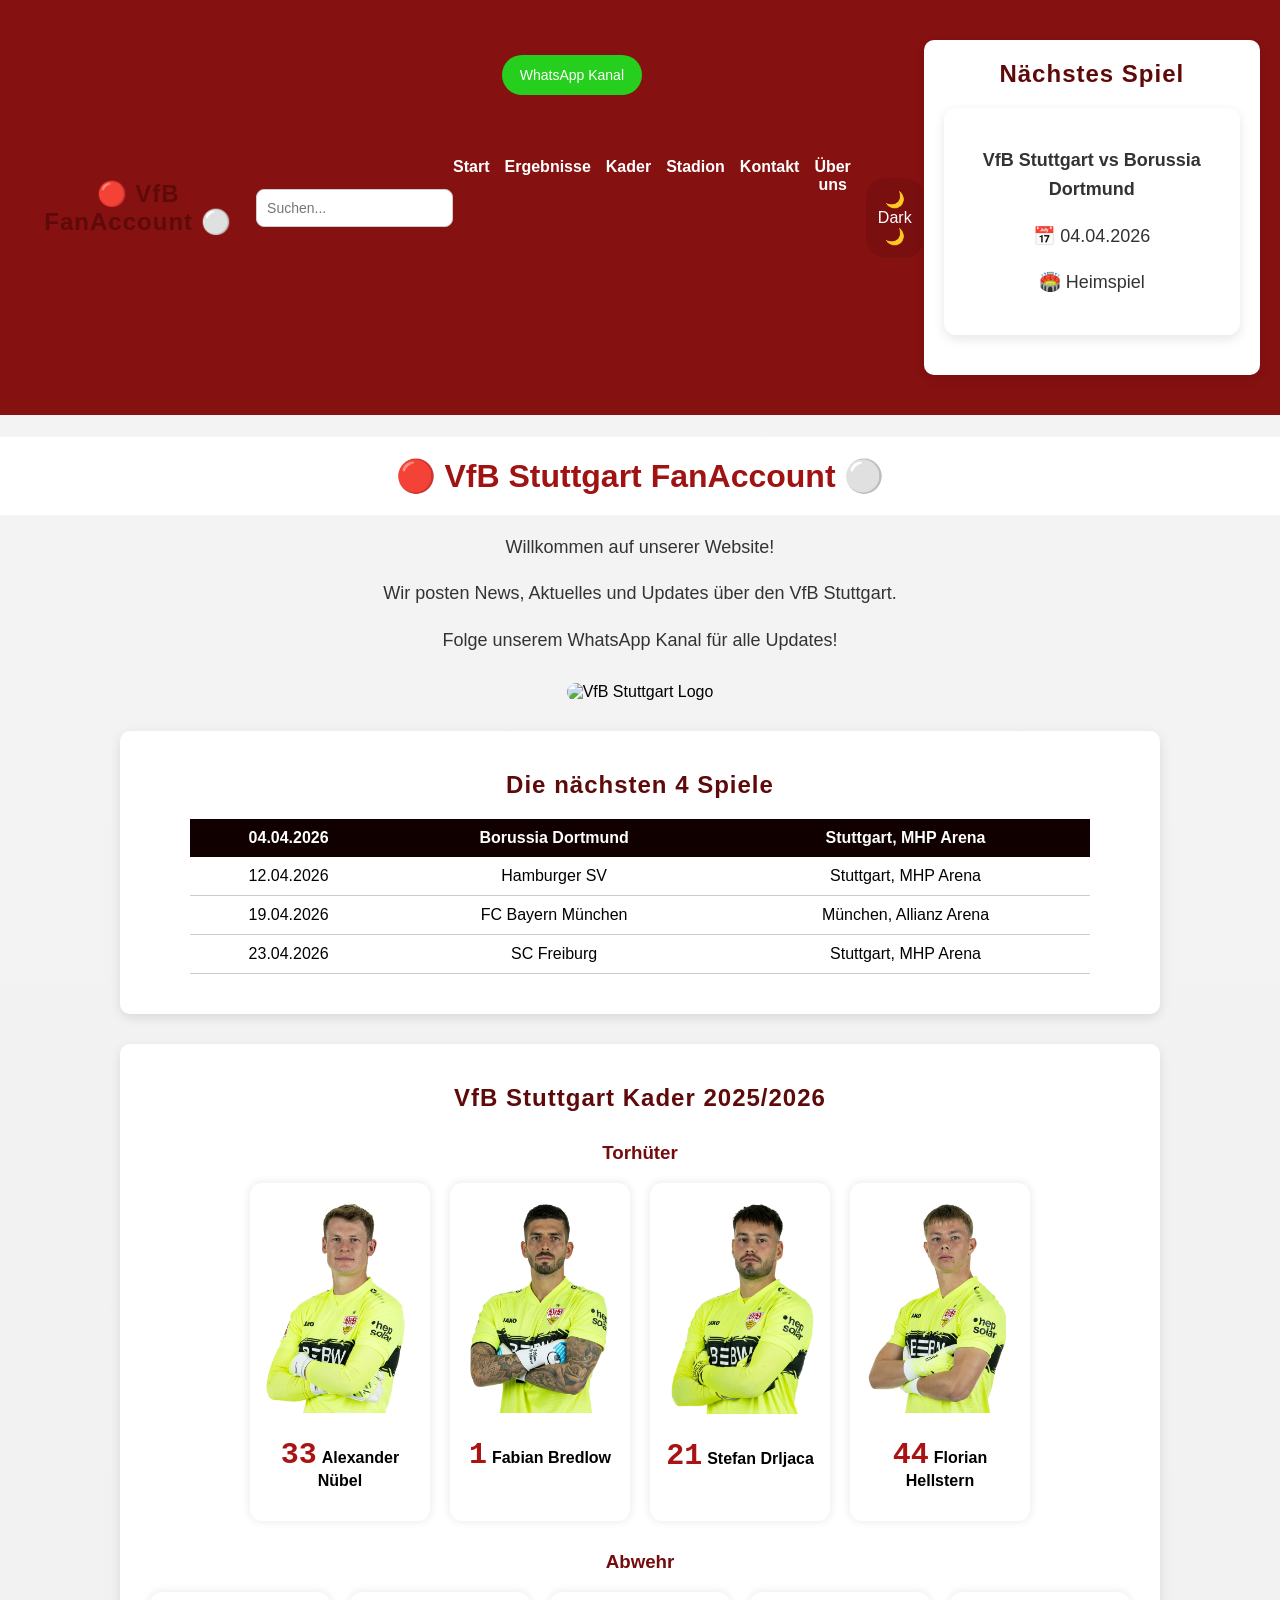
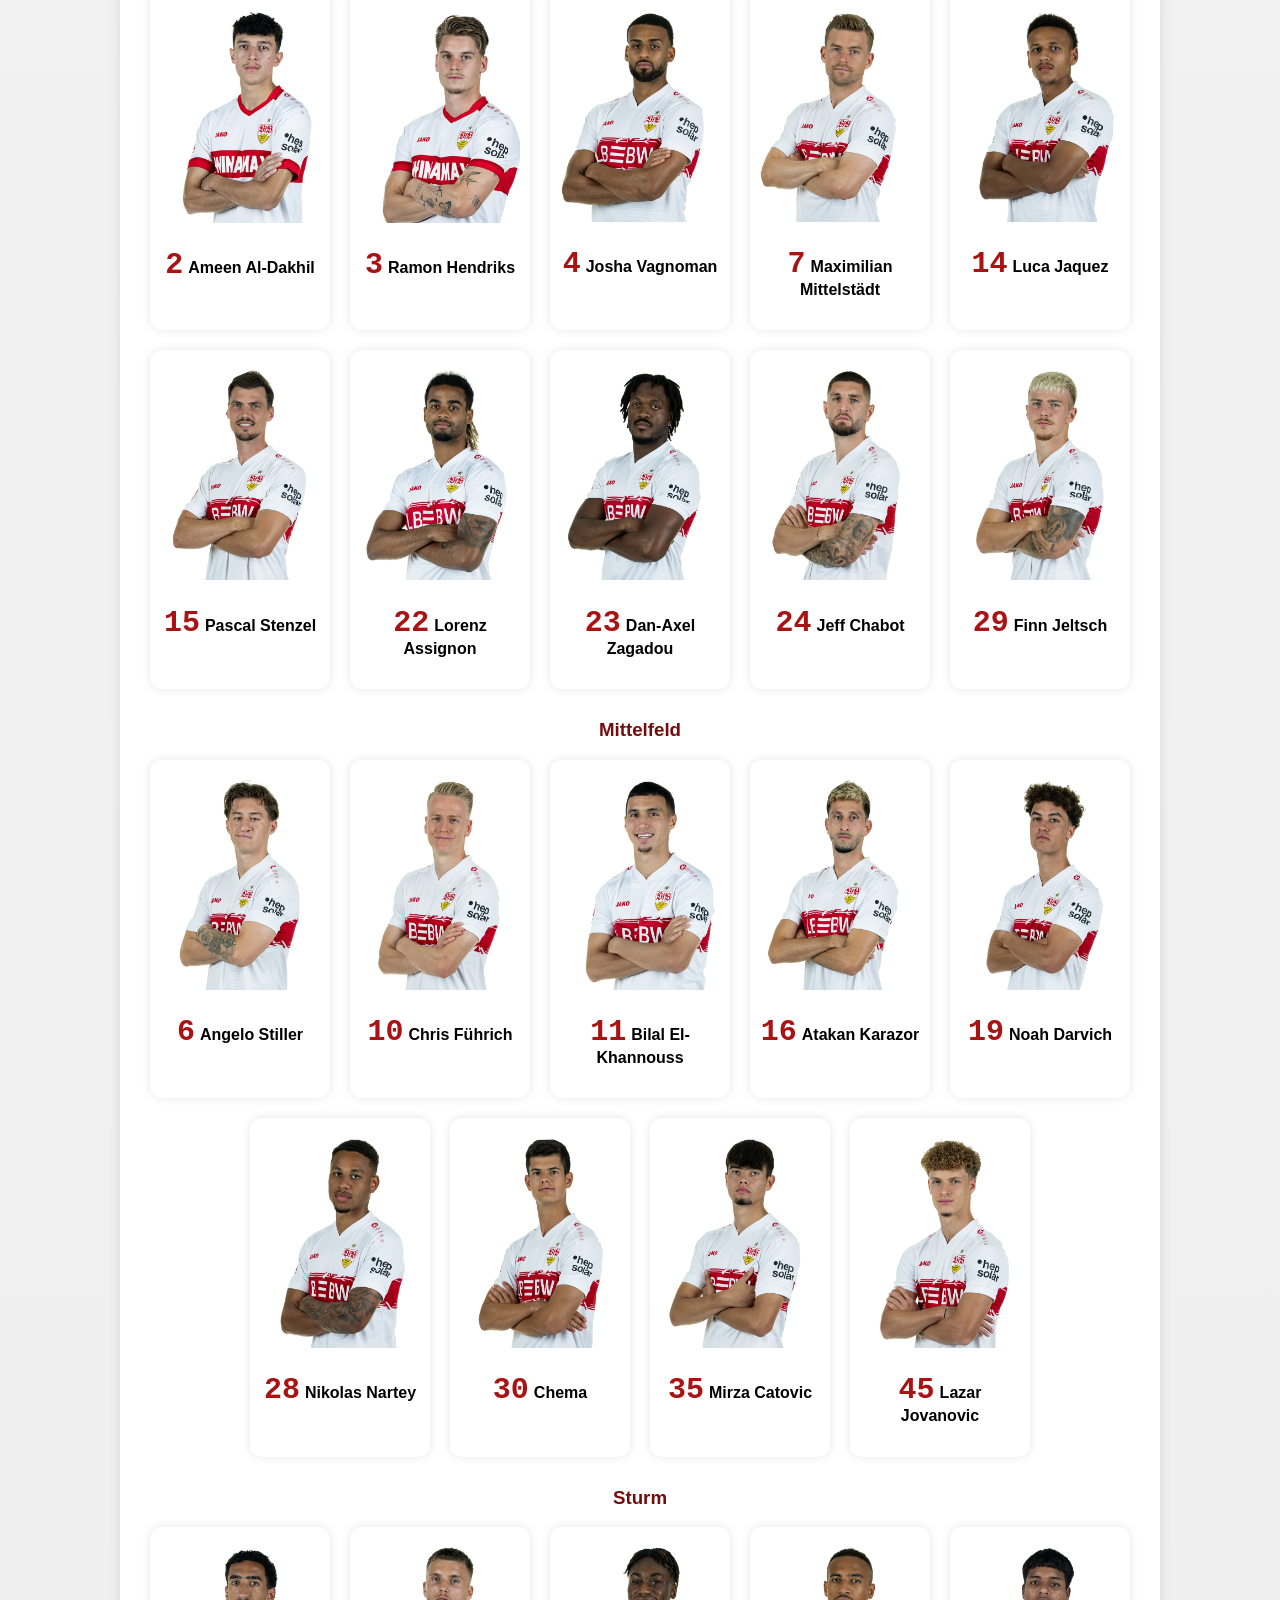
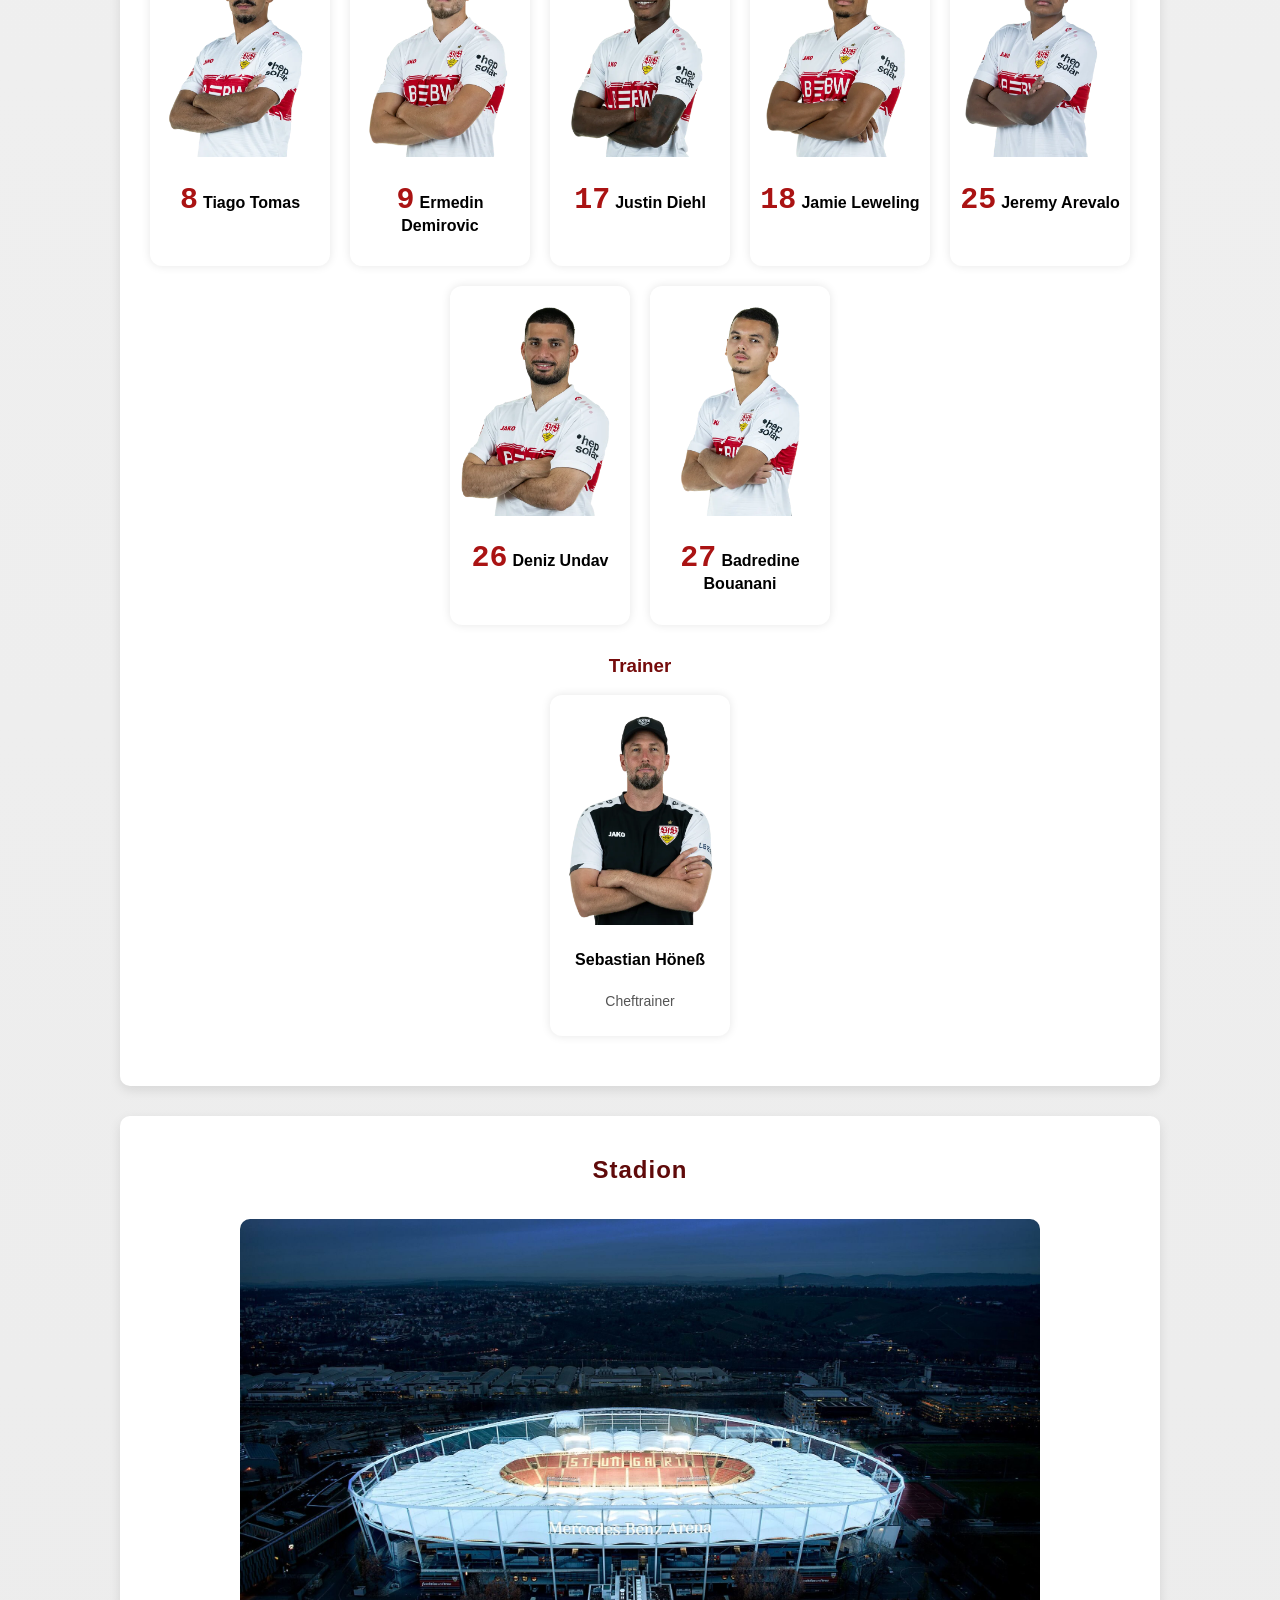
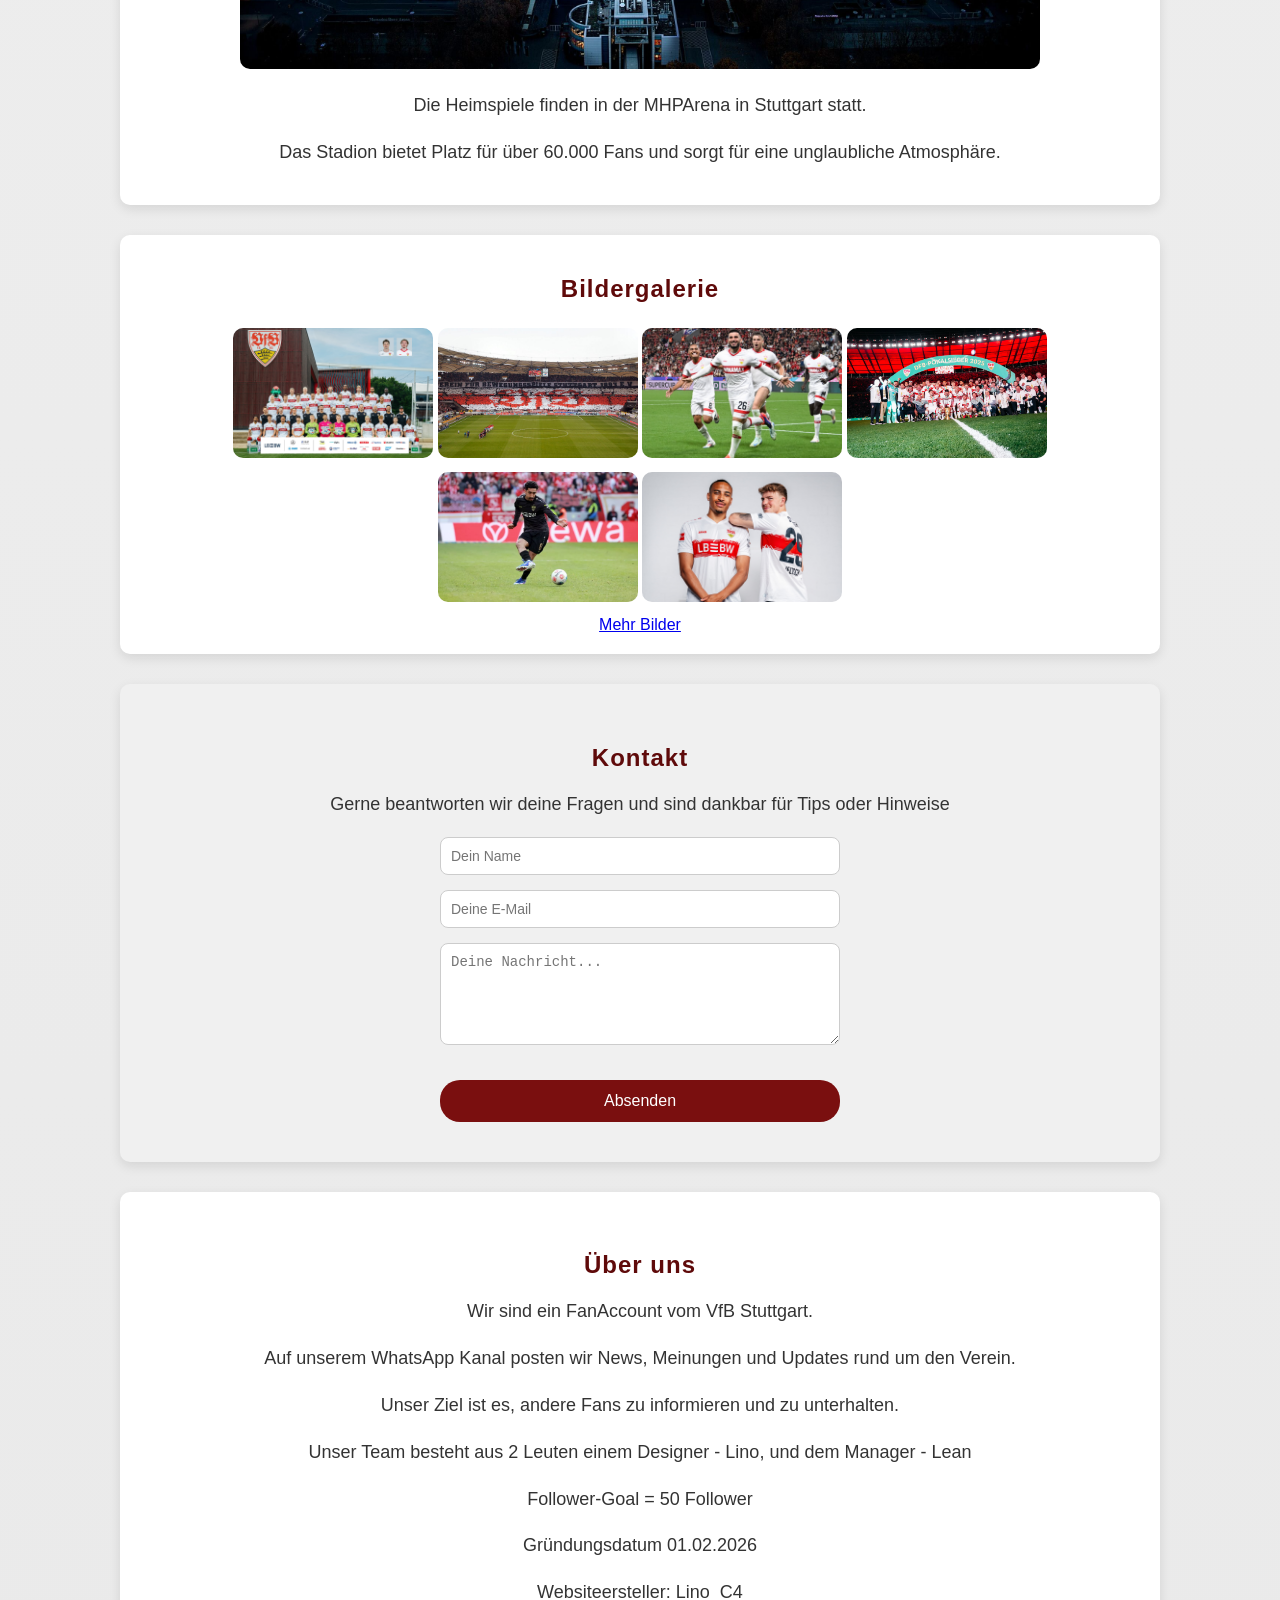
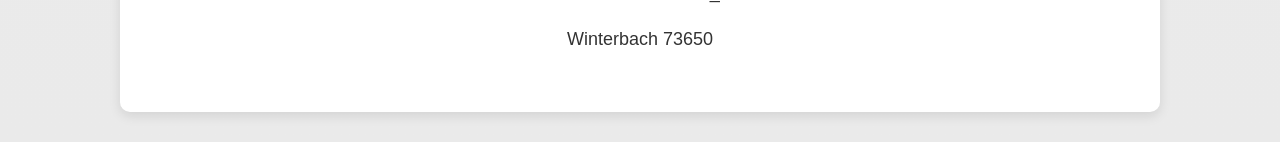
==== index.html @ 30d60516 "Add files via upload" ====
<!DOCTYPE html>
<html lang="de">
<head>
    <meta charset="UTF-8">
    <title>VfB Stuttgart FanAccount</title>
    <link rel="stylesheet" href="style.css">
    <link rel="icon" type="image/png" href="Screenshot (2).png">
    <meta name="viewport" content="width=device-width, initial-scale=1.0">
</head>
<body>

<div id="loader">
    <h2>Warten auf frische News...</h2>
</div>

    <nav class="navbar">
    <h2>🔴 VfB FanAccount ⚪</h2>

    <input type="text" id="searchInput" placeholder="Suchen..." onkeyup="searchFunction()">

    <ul>
        <li><a href="#">Start</a></li>
        <li><a href="spielplan.html">Ergebnisse</a></li>
        <li><a href="#team">Kader</a></li>
        <li><a href="#stadion">Stadion</a></li>
        <li><a href="#kontakt">Kontakt</a></li>
        <li><a href="#ueber">Über uns</a></li>
        <li><button onclick="toggleDarkMode()">🌙Dark🌙</button></li>
        
    </ul>
</li>

<section id="next-game">
    <h2>Nächstes Spiel</h2>

    <div class="next-game-card">
        <p><strong>VfB Stuttgart vs Borussia Dortmund</strong></p>
        <p>📅 04.04.2026</p>
        <p>🏟️ Heimspiel</p>
    </div>
</section>

</nav>

    <h1>🔴 VfB Stuttgart FanAccount ⚪</h1>

    <p>Willkommen auf unserer Website!</p>

    <p>Wir posten News, Aktuelles und Updates über den VfB Stuttgart.</p>

    <script>
function toggleDarkMode() {
    document.body.classList.toggle("dark-mode");
}
</script>

<script>
function searchFunction() {
    let input = document.getElementById("searchInput").value.toLowerCase();
    let sections = document.querySelectorAll("section");

    sections.forEach(section => {
        let text = section.textContent.toLowerCase();

        if (text.includes(input)) {
            section.style.display = "";
        } else {
            section.style.display = "none";
        }
    });
}
</script>

<script>
function toggleDarkMode() {
    document.body.classList.toggle("dark-mode");

    if (document.body.classList.contains("dark-mode")) {
        localStorage.setItem("darkMode", "enabled");
    } else {
        localStorage.setItem("darkMode", "disabled");
    }
}

// Beim Laden prüfen
window.addEventListener("load", () => {
    if (localStorage.getItem("darkMode") === "enabled") {
        document.body.classList.add("dark-mode");
    }
});
</script>

<script>
window.addEventListener("load", function() {
    document.getElementById("loader").style.display = "none";
});
</script>

</body>
</html>
<p>Folge unserem WhatsApp Kanal für alle Updates!</p>

<img src="vfb logo.png" alt="VfB Stuttgart Logo" width="200">

<a href="https://whatsapp.com/channel/0029Vb7r5LqEFeXmqYP1XZ2U" target="_blank" class="whatsapp-button">
    WhatsApp Kanal
</a>

<section id="Spielplan">
    <h2>Die nächsten 4 Spiele</h2>

    <table>
        <tr>
            <th>04.04.2026</th>
            <th>Borussia Dortmund</th>
            <th>Stuttgart, MHP Arena</th>
        </tr>

        <tr>
            <td>12.04.2026</td>
            <td>Hamburger SV</td>
            <td>Stuttgart, MHP Arena</td>
        </tr>

        <tr>
            <td>19.04.2026</td>
            <td>FC Bayern München </td>
            <td>München, Allianz Arena</td>
        </tr>

        <tr>
            <td>23.04.2026</td>
            <td>SC Freiburg</td>
            <td>Stuttgart, MHP Arena</td>
        </tr>
    </table>
</section>

<section id="team">
    <h2>VfB Stuttgart Kader 2025/2026</h2>

    <h3>Torhüter</h3>
    <div class="team-row">
        <div class="player-card"><img src="alex.nübel.webp"><h4><span class="number">33</span>Alexander Nübel</h4></div>
        <div class="player-card"><img src="fabian.bredlow.webp"><h4><span class="number">1</span>Fabian Bredlow</h4></div>
        <div class="player-card"><img src="dfl-obj-002fu9-dfl-clu-00000d-dfl-sea-0001k9-body.webp"><h4><span class="number">21</span>Stefan Drljaca</h4></div>
        <div class="player-card"><img src="florian.hellstern.webp"><h4><span class="number">44</span>Florian Hellstern</h4></div>
    </div>

    <h3>Abwehr</h3>
    <div class="team-row">
        <div class="player-card"><img src="dfl-obj-j01tqx-dfl-clu-00000d-dfl-sea-0001k8-body.webp"><h4><span class="number">2</span>Ameen Al-Dakhil</h4></div>
        <div class="player-card"><img src="ramon.hendriks.webp"><h4><span class="number">3</span>Ramon Hendriks</h4></div>
        <div class="player-card"><img src="josha.vagnoman.webp"><h4><span class="number">4</span>Josha Vagnoman</h4></div>
        <div class="player-card"><img src="maxi.mittelstädt.webp"><h4><span class="number">7</span>Maximilian Mittelstädt</h4></div>
        <div class="player-card"><img src="luca.jaquez.webp"><h4><span class="number">14</span>Luca Jaquez</h4></div>
        <div class="player-card"><img src="pascal.stenzel.webp"><h4><span class="number">15</span>Pascal Stenzel</h4></div>
        <div class="player-card"><img src="lorenz.assignon.webp"><h4><span class="number">22</span>Lorenz Assignon</h4></div>
        <div class="player-card"><img src="dan-axel.zagadou.webp"><h4><span class="number">23</span>Dan-Axel Zagadou</h4></div>
        <div class="player-card"><img src="jeff.chabot.webp"><h4><span class="number">24</span>Jeff Chabot</h4></div>
        <div class="player-card"><img src="finn.jeltsch.webp"><h4><span class="number">29</span>Finn Jeltsch</h4></div>
    </div>

    <h3>Mittelfeld</h3>
    <div class="team-row">
        <div class="player-card"><img src="angelo.stiller.webp"><h4><span class="number">6</span>Angelo Stiller</h4></div>
        <div class="player-card"><img src="chris.führich.webp"><h4><span class="number">10</span>Chris Führich</h4></div>
        <div class="player-card"><img src="bilal.el-khannouss.webp"><h4><span class="number">11</span>Bilal El-Khannouss</h4></div>
        <div class="player-card"><img src="atakan.karazor.webp"><h4><span class="number">16</span>Atakan Karazor</h4></div>
        <div class="player-card"><img src="noah.darvich.webp"><h4><span class="number">19</span>Noah Darvich</h4></div>
        <div class="player-card"><img src="nikolas.nartey.webp"><h4><span class="number">28</span>Nikolas Nartey</h4></div>
        <div class="player-card"><img src="chema.andrés.webp"><h4><span class="number">30</span>Chema</h4></div>
        <div class="player-card"><img src="mirza.catovic.webp"><h4><span class="number">35</span>Mirza Catovic</h4></div>
        <div class="player-card"><img src="lazar.jovanovic.webp"><h4><span class="number">45</span>Lazar Jovanovic</h4></div>
    </div>

    <h3>Sturm</h3>
    <div class="team-row">
        <div class="player-card"><img src="tiago.tomas.webp"><h4><span class="number">8</span>Tiago Tomas</h4></div>
        <div class="player-card"><img src="ermedin.demirovic.webp"><h4><span class="number">9</span>Ermedin Demirovic</h4></div>
        <div class="player-card"><img src="justin.diehl.webp"><h4><span class="number">17</span>Justin Diehl</h4></div>
        <div class="player-card"><img src="jamie.leweling.webp"><h4><span class="number">18</span>Jamie Leweling</h4></div>
        <div class="player-card"><img src="jeremy.arevalo.webp"><h4><span class="number">25</span>Jeremy Arevalo</h4></div>
        <div class="player-card"><img src="deniz.undav.webp"><h4><span class="number">26</span>Deniz Undav</h4></div>
        <div class="player-card"><img src="badredine.bouanani.webp"><h4><span class="number">27</span>Badredine Bouanani</h4></div>
    </div>

    <h3>Trainer</h3>

<div class="team-row">
    <div class="player-card">
        <img src="sebastian.honeß.webp">
        <h4>Sebastian Höneß</h4>
        <p>Cheftrainer</p>
    </div>
</div>

</section>

<section id="stadion">
    <h2>Stadion</h2>
    <a href="stadion.html">
    <img src="mhp.arena.jpg" alt="Stadion" class="stadion-img">
    <a>
    <p>Die Heimspiele finden in der MHPArena in Stuttgart statt.</p>
    <p>Das Stadion bietet Platz für über 60.000 Fans und sorgt für eine unglaubliche Atmosphäre.</p>
</section>

<section id="galerie">
    <h2>Bildergalerie</h2>

    <div class="gallery">
        <img src="bild.01.jpg">
        <img src="bil.02.jpg">
        <img src="bild.04.jpg">
        <img src="bild.05.jpg">
        <img src="bild.06.webp">
        <img src="bild.07.jpg">
        <a href="galerie.html" class="mehr-btn">Mehr Bilder</a>
    </div>
</section>

<section id="kontakt">
    <h2>Kontakt</h2>

    <p>Gerne beantworten wir deine Fragen und sind dankbar für Tips oder Hinweise</p>

    <form>
        <input type="text" placeholder="Dein Name" required>
        <input type="email" placeholder="Deine E-Mail" required>
        
        <textarea placeholder="Deine Nachricht..." rows="5" required></textarea>
        
        <button type="submit">Absenden</button>
    </form>
</section>

<section id="ueber">
    <h2>Über uns</h2>

    <p>Wir sind ein FanAccount vom VfB Stuttgart.</p>
    <p>Auf unserem WhatsApp Kanal posten wir News, Meinungen und Updates rund um den Verein.</p>
    <p>Unser Ziel ist es, andere Fans zu informieren und zu unterhalten.</p>
    <p>Unser Team besteht aus 2 Leuten einem Designer - Lino, und dem Manager - Lean</p>
    <p>Follower-Goal = 50 Follower</p>
    <p></p>
    <p>Gründungsdatum 01.02.2026</p>
    <p>Websiteersteller: Lino_C4</p>
    <p>Winterbach 73650</p>
</section>
---- style.css ----
body {
    transition: background-color 0.5s, color 0.5s;
}

body {
    margin: 0;
    font-family: "Segoe UI", sans-serif;
    background-color: #f4f4f4;
    h1, h2, h3 {
    font-family: "Impact", sans-serif;
}
}

html {
    scroll-behavior: smooth;
}

body {
    background-color: #ffffff;
    font-family: Arial, sans-serif;
    text-align: center;
}

h1 {
    color: rgb(160, 19, 19);
    background-color: white;
    padding: 20px;
}

p {
    color: #333;
    font-size: 18px;
}

button {
    background-color: red;
    color: white;
    border: none;
    padding: 10px 20px;
    font-size: 16px;
    cursor: pointer;
    margin-top: 20px;
}

button:hover {
    background-color: darkred;
}
.whatsapp-button {
    position: fixed;
    top: 55px;
    right: 638px;

    background-color: rgb(38, 207, 29);
    color: white;
    padding: 12px 18px;
    text-decoration: none;
    border-radius: 25px;

    font-size: 14px;
}

.whatsapp-button:hover {
    background-color: darkred;
}

.navbar {
    display: flex;
    justify-content: space-between;
    align-items: center;

    background-color: rgb(134, 17, 17);
    padding: 10px 20px;
    color: white;
}

.navbar h2 {
    margin: 0;
}

.navbar ul {
    list-style: none;
    display: flex;
    gap: 15px;
    margin: 0;
    padding: 0;
}

.navbar a {
    color: white;
    text-decoration: none;
    font-weight: bold;
}

.navbar a:hover {
    text-decoration: underline;
}

.team-row {
    display: flex;
    justify-content: center;
    gap: 20px;
    flex-wrap: wrap;
    margin-bottom: 30px;
}

.player-card {
    background-color: white;
    padding: 10px;
    width: 160px;
    border-radius: 10px;
    box-shadow: 0 0 10px rgba(0,0,0,0.1);
    text-align: center;
}

.player-card img {
    width: 100%;
    border-radius: 10px;
}

#team h3 {
    margin-top: 30px;
    color: rgb(162, 20, 20);
}

.number {
    color: rgb(170, 19, 19);
    font-weight: bold;
    font-family: "Courier New", monospace;
    margin-right: 5px;
    font-size: 30px;
}

#team h3 {
    margin-top: 30px;
    color: rgb(117, 11, 11);
}

.player-card p {
    font-size: 14px;
    color: #555;
}

#kontakt {
    padding: 40px 20px;
    background-color: #f0f0f0;
    text-align: center;
}

form {
    max-width: 400px;
    margin: 0 auto;
    display: flex;
    flex-direction: column;
    gap: 15px;
}

input, textarea {
    padding: 10px;
    border-radius: 8px;
    border: 1px solid #ccc;
    font-size: 14px;
}

button {
    background-color: rgb(122, 15, 15);
    color: white;
    border: none;
    padding: 12px;
    border-radius: 20px;
    cursor: pointer;
}

button:hover {
    background-color: darkred;
}

#ueber {
    padding: 40px 20px;
    background-color: #ffffff;
    text-align: center;
}

section {
    max-width: 1000px;
    margin: 30px auto;
    padding: 20px;
    background-color: white;
    border-radius: 10px;
    box-shadow: 0 4px 12px rgba(0,0,0,0.1);
}

table {
    width: 100%;
    border-collapse: collapse;
    margin-top: 20px;
}

th {
    background-color: rgb(139, 16, 16);
    color: white;
    padding: 10px;
}

td {
    padding: 10px;
    border-bottom: 1px solid #ccc;
}

tr:hover {
    background-color: #f2f2f2;
}

.stadion-img {
    width: 100%;
    max-width: 800px;
    border-radius: 10px;
    margin-top: 20px;
}

.stadion-img {
    transition: transform 0.3s;
}

.stadion-img:hover {
    transform: scale(1.05);
}

.back-button {
    display: inline-block;
    margin-top: 20px;
    padding: 10px 15px;
    background-color: rgb(141, 16, 16);
    color: white;
    text-decoration: none;
    border-radius: 8px;
    transition: 0.3s;
}

.back-button:hover {
    background-color: darkred;
    transform: scale(1.05);
}

section {
    opacity: 0;
    transform: translateY(20px);
    animation: fadeIn 0.8s ease forwards;
}

@keyframes fadeIn {
    to {
        opacity: 1;
        transform: translateY(0);
    }
}

.navbar a {
    transition: 0.3s;
}

.navbar a:hover {
    transform: scale(1.1);
}

img {
    transition: transform 0.3s;
}

img:hover {
    transform: scale(1.05);
}

button, .back-button {
    transition: 0.3s;
}

button:hover, .back-button:hover {
    transform: scale(1.05);
}

table {
    width: 90%;
    margin: 20px auto;
    border-collapse: collapse;
}

th {
    background-color: rgb(17, 0, 0);
    color: white;
    padding: 10px;
}

td {
    padding: 10px;
    border-bottom: 1px solid #ccc;
    text-align: center;
}

tr:hover {
    background-color: #f2f2f2;
}

.dropdown {
    position: relative;
}

@media (max-width: 768px) {

    .news-container,
    .team-container {
        flex-direction: column;
        align-items: center;
    }

    .player-card,
    .news-card {
        width: 90%;
    }

}

@media (max-width: 768px) {

    .navbar {
        flex-direction: column;
        align-items: center;
    }

    .navbar ul {
        flex-direction: column;
        gap: 10px;
        margin-top: 10px;
    }

}

p {
    line-height: 1.6;
}

h1, h2 {
    margin-bottom: 15px;
}

img {
    border-radius: 10px;
    margin-top: 10px;
}

.player-card, .news-card {
    border-radius: 12px;
    overflow: hidden;
}

.player-card:hover, .news-card:hover {
    transform: translateY(-5px) scale(1.02);
}

body {
    background: linear-gradient(to bottom, #f4f4f4, #eaeaea);
}

h2 {
    color: rgb(95, 10, 10);
    letter-spacing: 1px;
}

#next-game {
    text-align: center;
}

.next-game-card {
    background-color: white;
    padding: 20px;
    border-radius: 12px;
    max-width: 400px;
    margin: 20px auto;
    box-shadow: 0 4px 12px rgba(0,0,0,0.1);
    transition: 0.3s;
}

.next-game-card:hover {
    transform: scale(1.05);
}

body.dark-mode {
    background-color: #121212;
    color: white;
}

body.dark-mode section {
    background-color: #1e1e1e;
    color: white
}

body.dark-mode .navbar {
    background-color: #222;
}

body.dark-mode .next-game-card {
    background-color: #1e1e1e;
}

body.dark-mode .navbar {
    background-color: #000;
}

body.dark-mode a {
    color: #4da3ff;
}

body.dark-mode .player-card,
body.dark-mode .news-card,
body.dark-mode .next-game-card {
    background-color: #1e1e1e;
    color: white;
}

section, .navbar, .next-game-card, .player-card, .news-card {
    transition: background-color 0.5s, color 0.5s;
}

.gallery {
    display: flex;
    flex-wrap: wrap;
    gap: 10px;
    justify-content: center;
}

.gallery img {
    width: 200px;
    height: 130px;
    object-fit: cover;
    border-radius: 10px;
    transition: transform 0.3s, box-shadow 0.3s, filter 0.3s;
}

.gallery img:hover {
    transform: scale(1.1);
    box-shadow: 0 8px 20px rgba(0,0,0,0.3);
    filter: brightness(1.1);
}

body {
    opacity: 0;
    animation: fadeIn 0.6s ease forwards;
}

@keyframes fadeIn {
    from {
        opacity: 0;
        transform: translateY(10px);
    }
    to {
        opacity: 1;
        transform: translateY(0);
    }
}

#loader {
    position: fixed;
    top: 0;
    left: 0;
    width: 100%;
    height: 100%;
    background: white;
    display: flex;
    justify-content: center;
    align-items: center;
    z-index: 99999;
    font-size: 30px;
}

/* optional für Dark Mode */
body.dark-mode #loader {
    background: #121212;
    color: white;
}
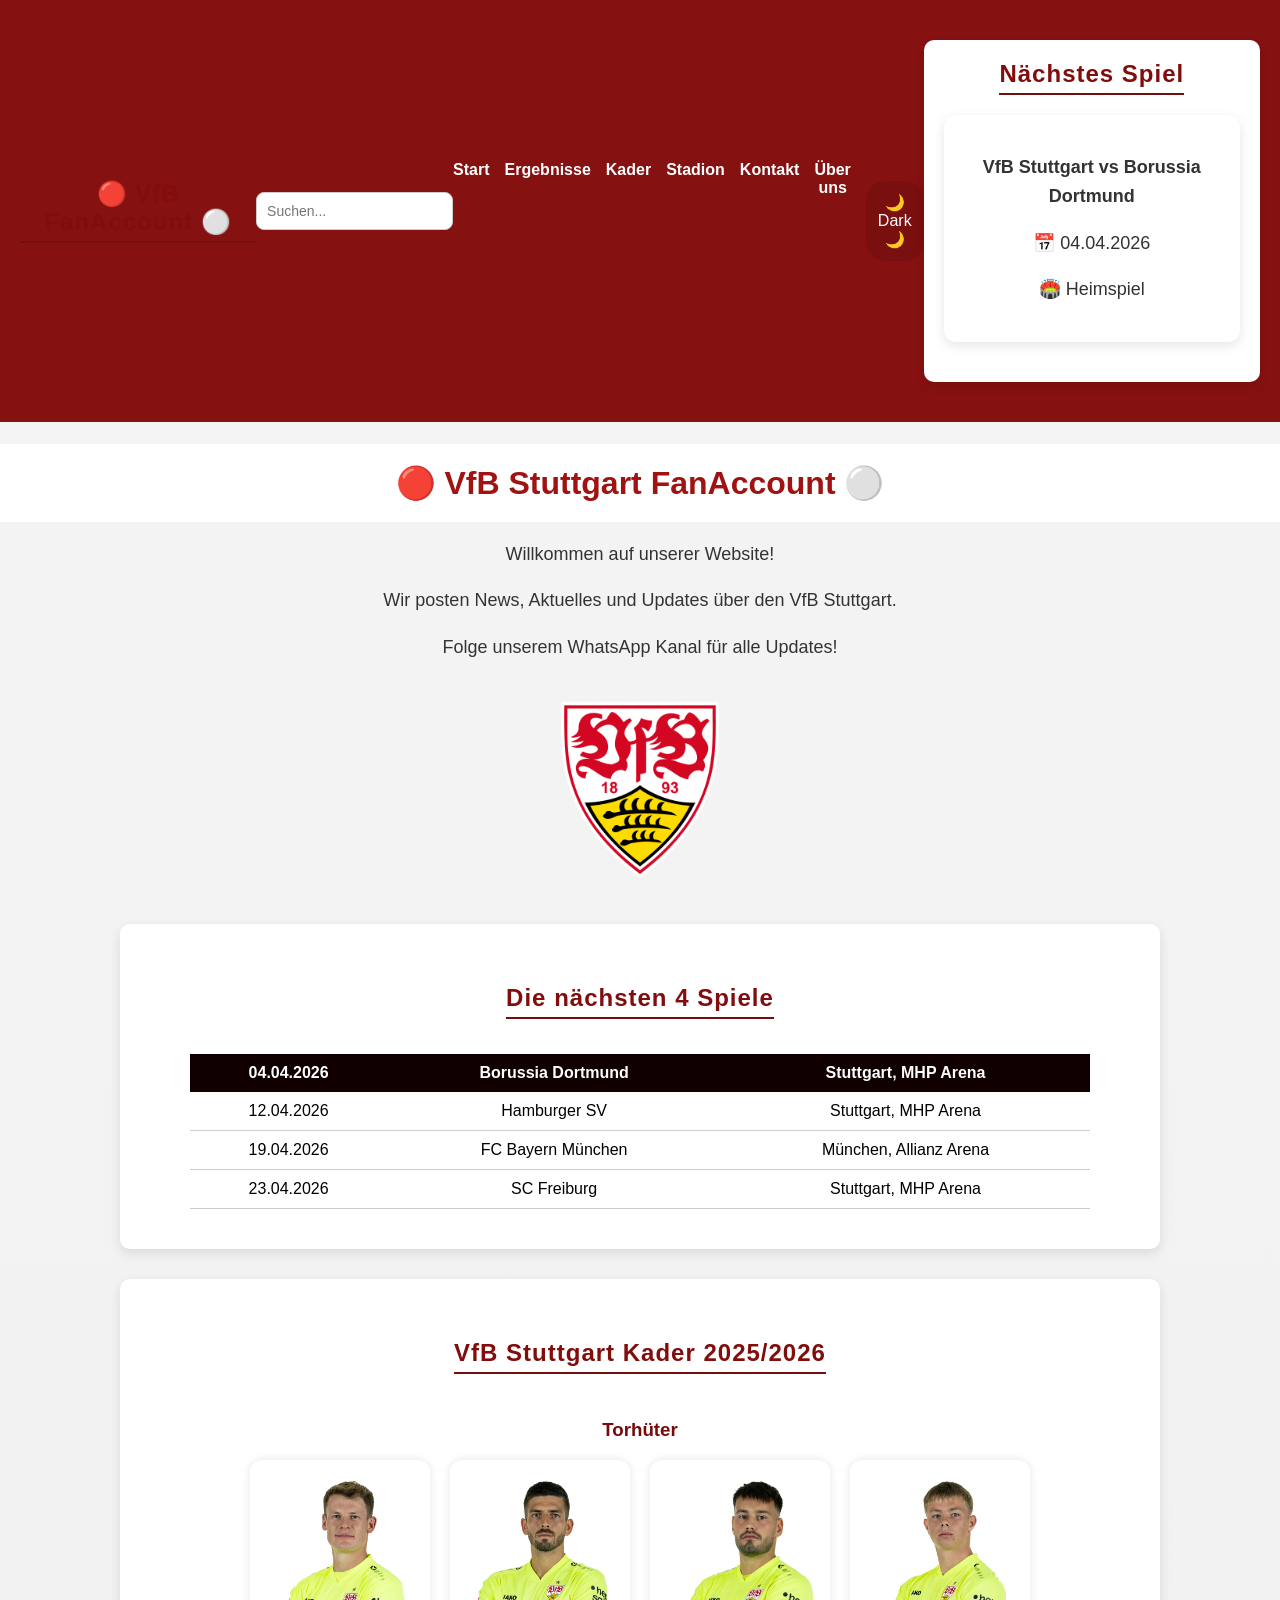
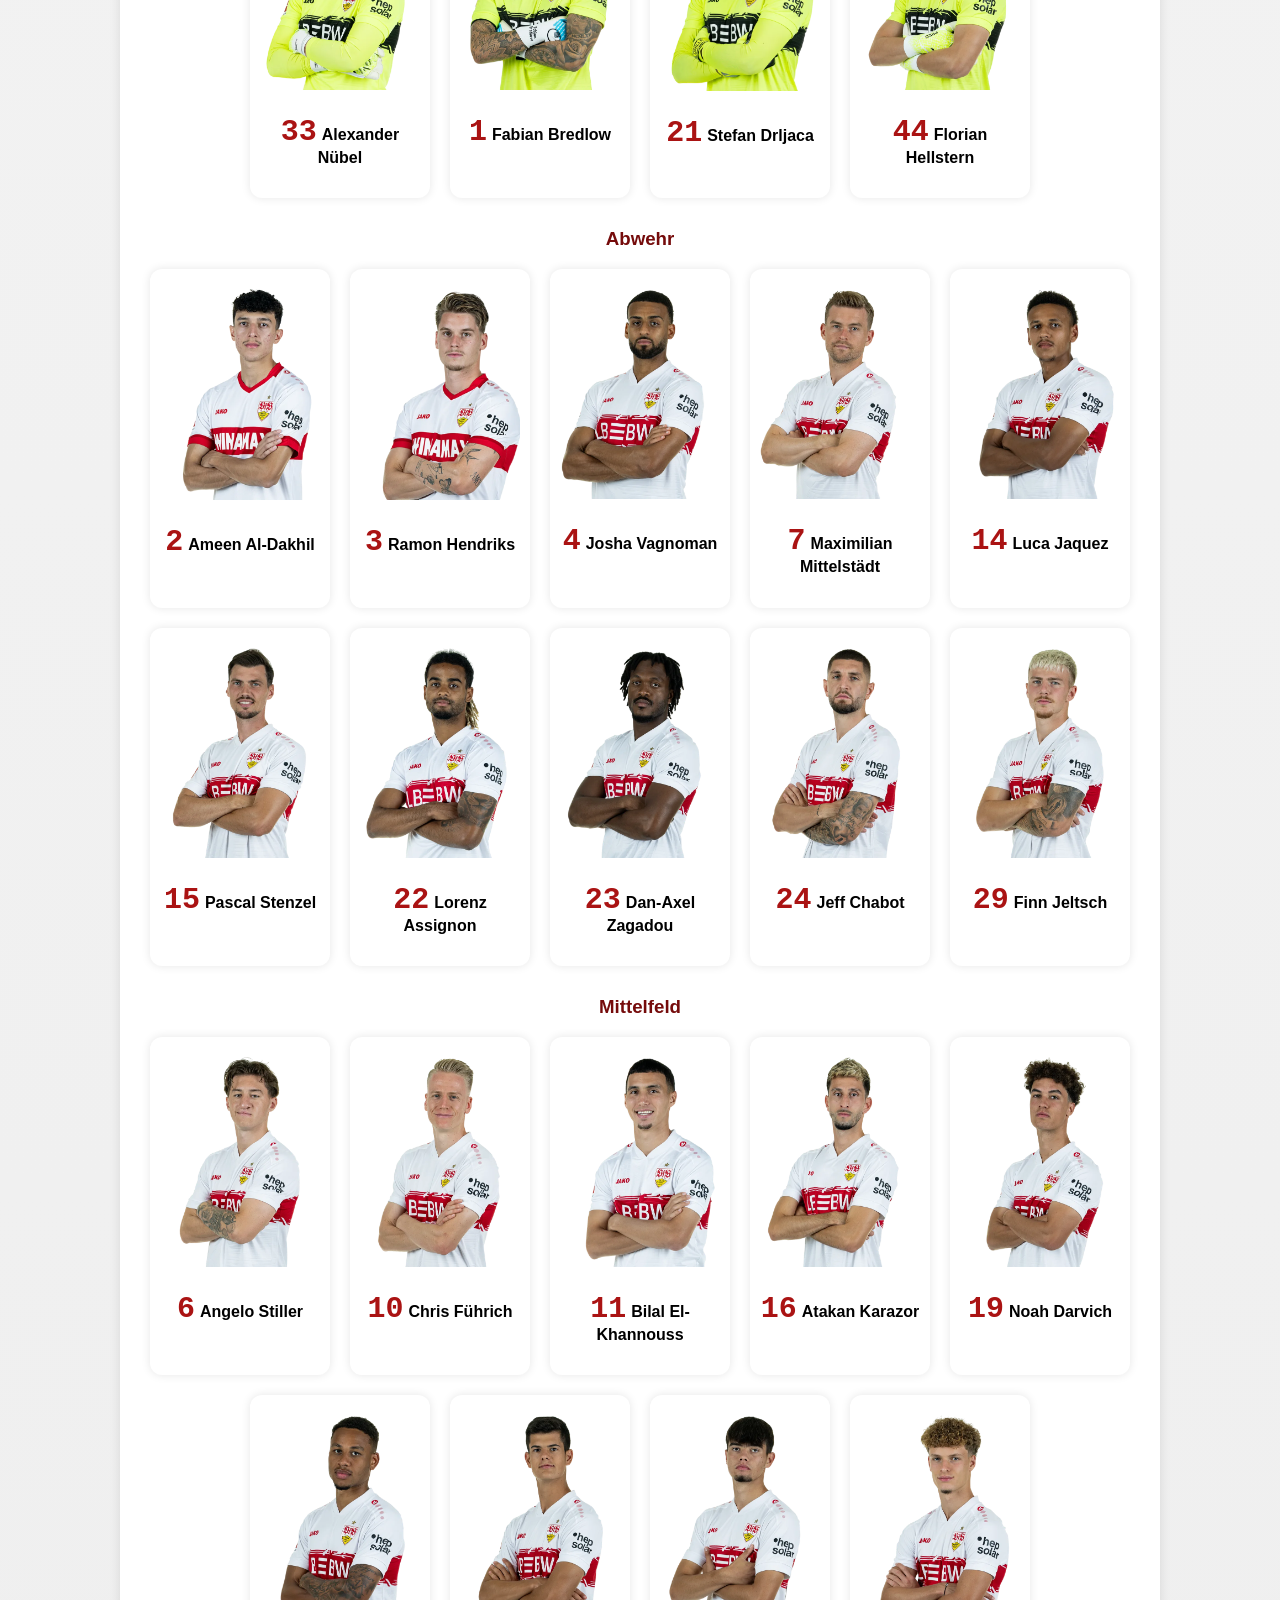
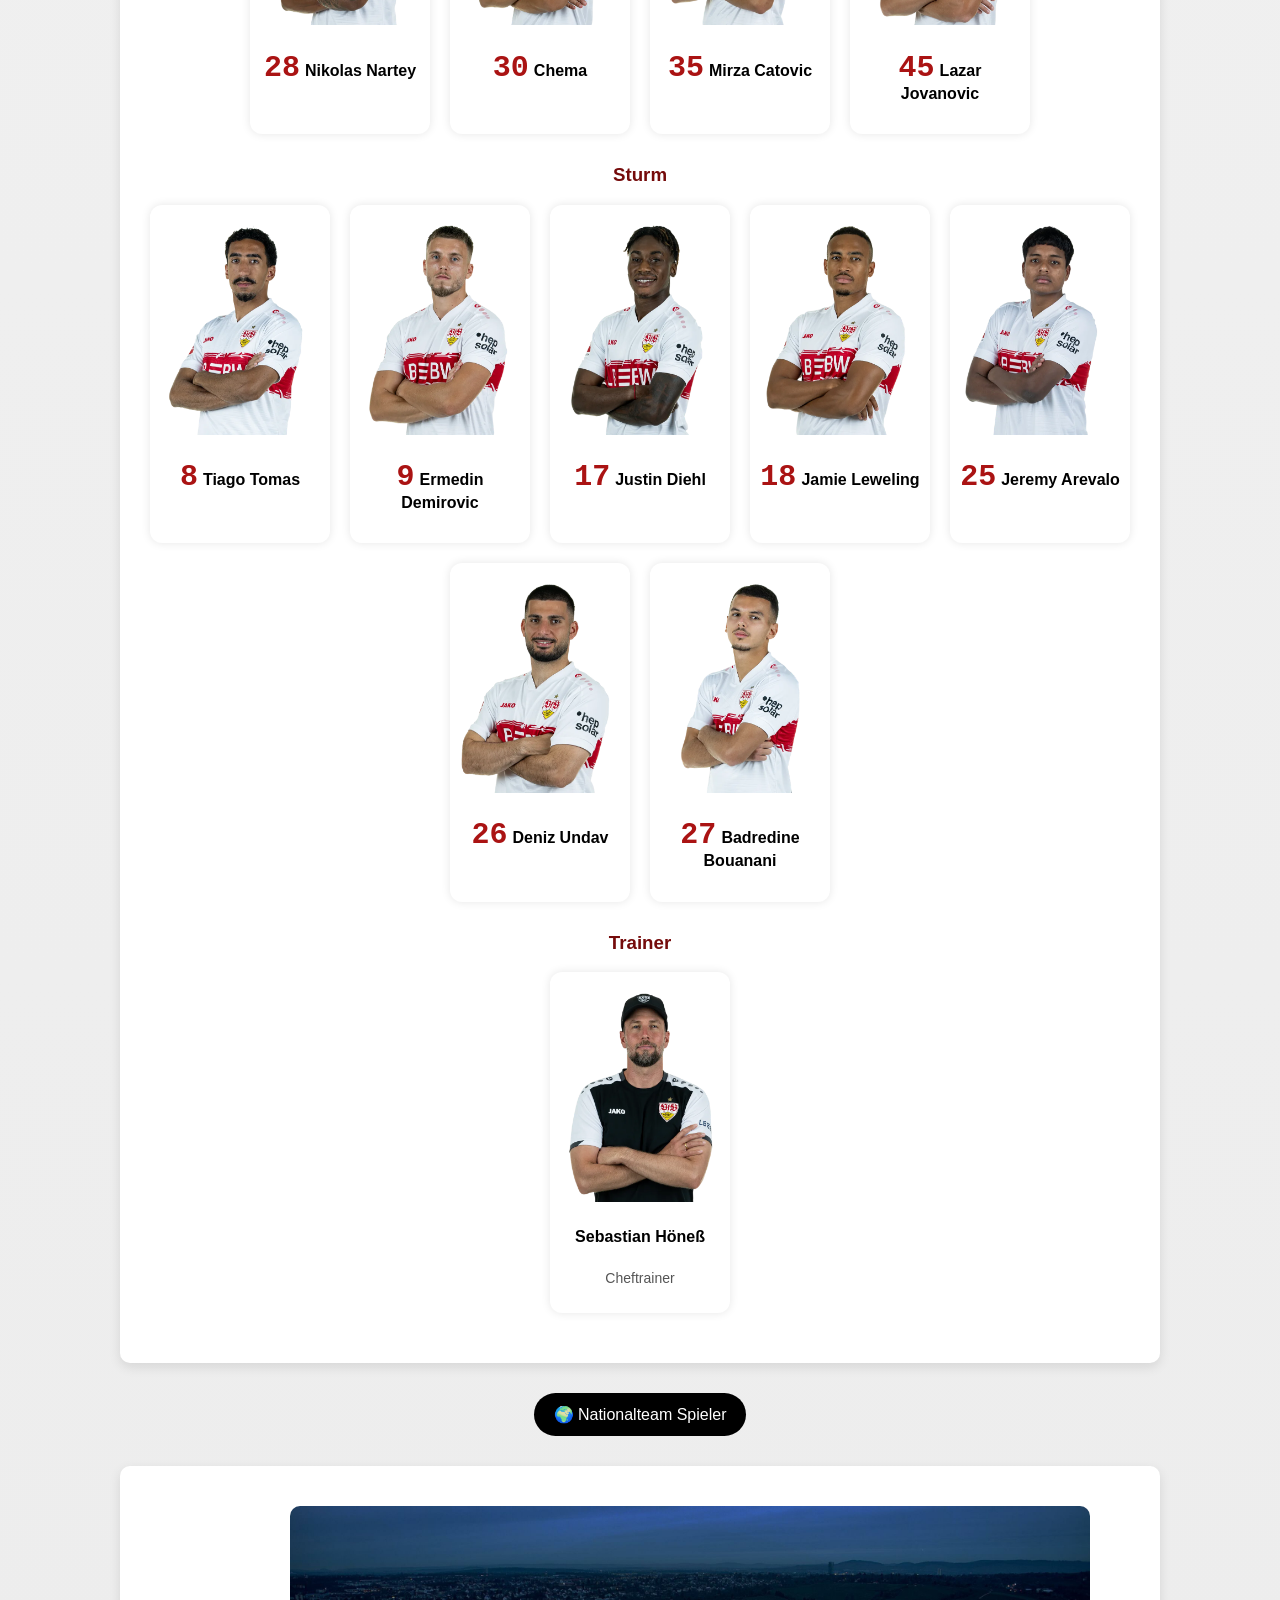
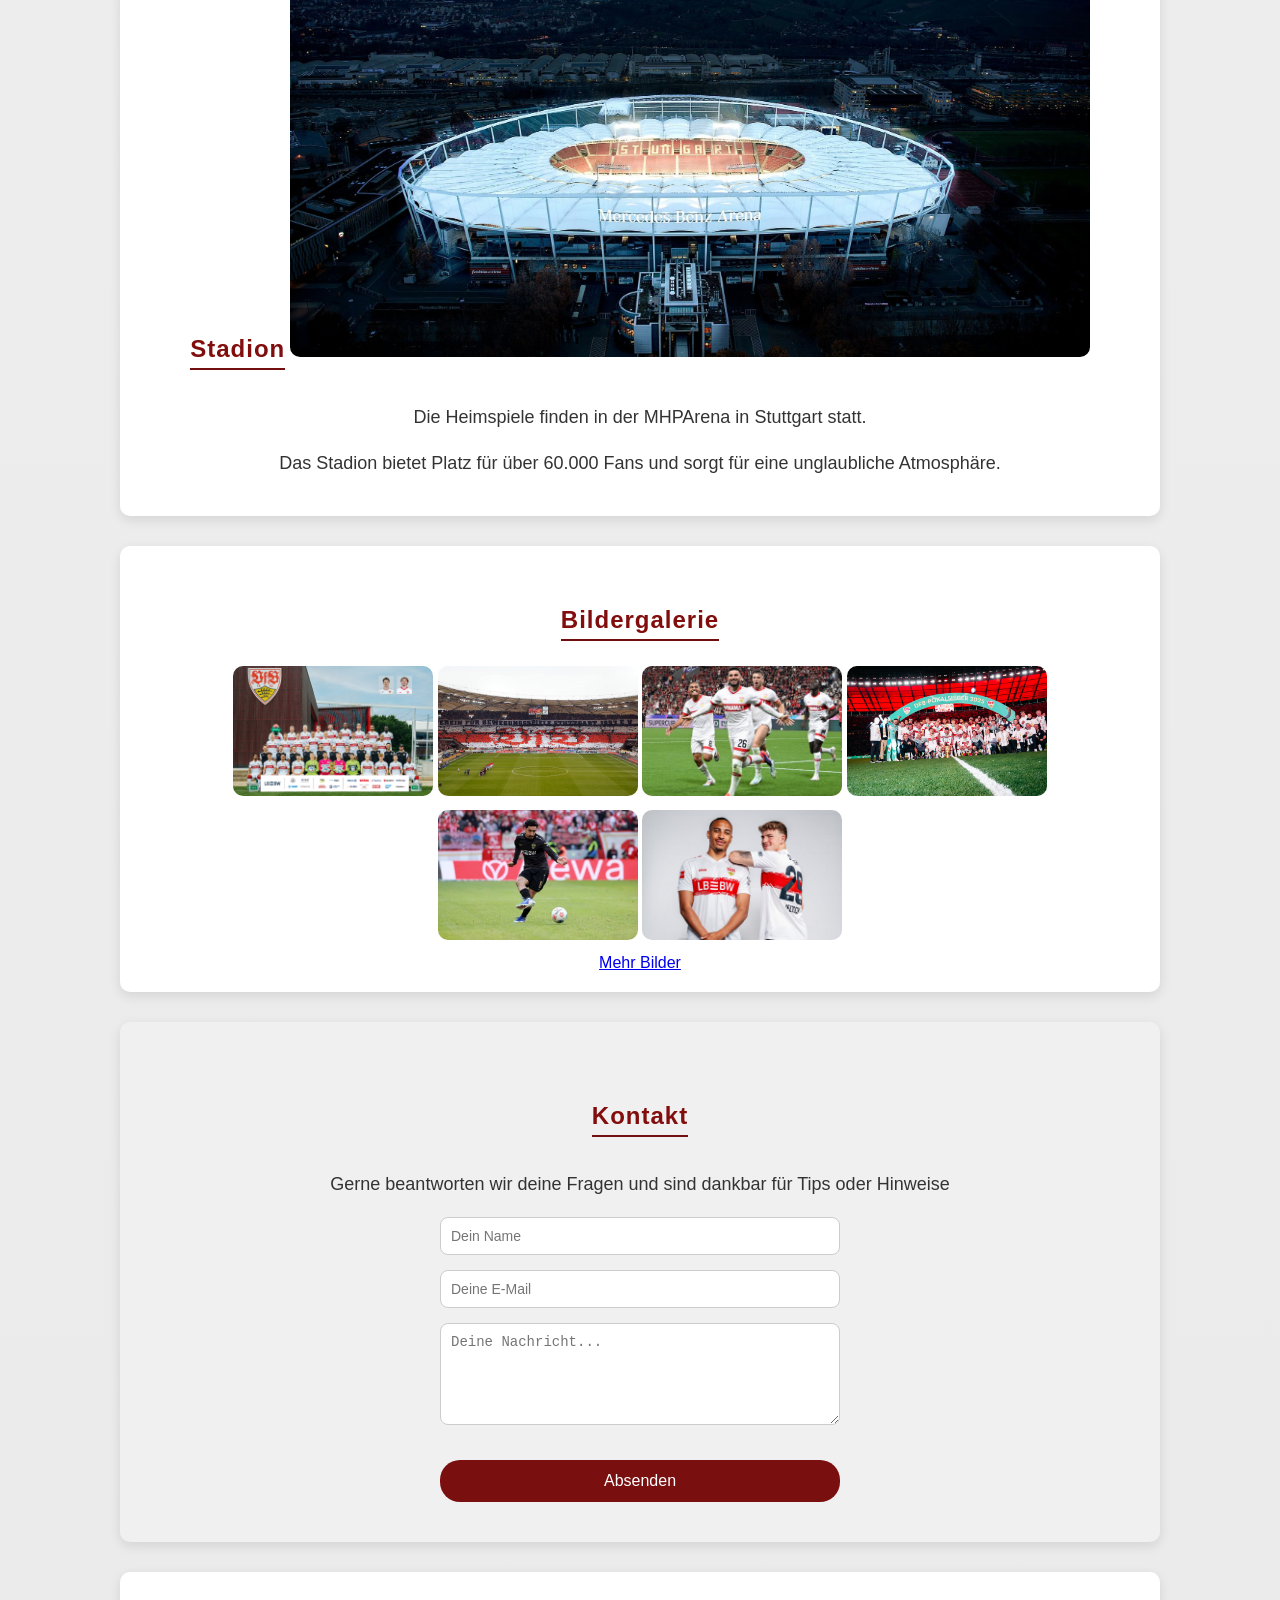
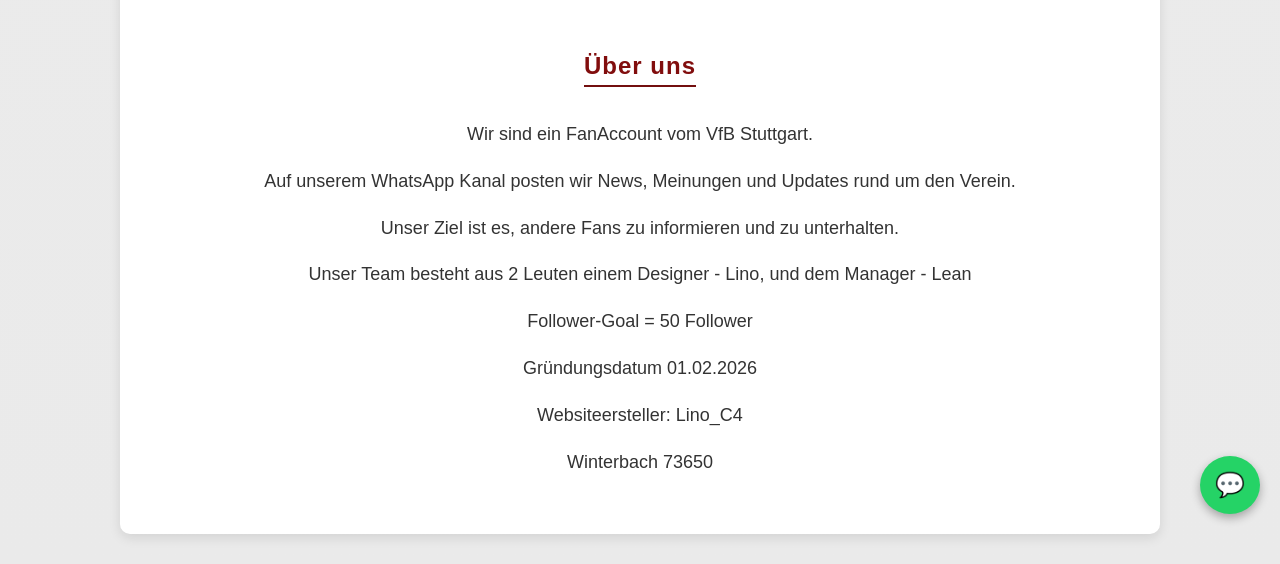
==== commit e6c088d0: "Add files via upload" ====
--- a/index.html
+++ b/index.html
@@ -102,8 +102,8 @@
 
 <img src="vfb logo.png" alt="VfB Stuttgart Logo" width="200">
 
-<a href="https://whatsapp.com/channel/0029Vb7r5LqEFeXmqYP1XZ2U" target="_blank" class="whatsapp-button">
-    WhatsApp Kanal
+<a href="https://www.whatsapp.com/channel/0029Vb7r5LqEFeXmqYP1XZ2U" class="whatsapp-btn" target="_blank">
+    💬
 </a>
 
 <section id="Spielplan">
@@ -197,6 +197,12 @@
 
 </section>
 
+<div style="text-align: center; margin-top: 20px;">
+    <a href="nationalteam.html" class="national-btn">
+        🌍 Nationalteam Spieler
+    </a>
+</div>
+
 <section id="stadion">
     <h2>Stadion</h2>
     <a href="stadion.html">
--- a/style.css
+++ b/style.css
@@ -43,23 +43,6 @@
 }
 
 button:hover {
-    background-color: darkred;
-}
-.whatsapp-button {
-    position: fixed;
-    top: 55px;
-    right: 638px;
-
-    background-color: rgb(38, 207, 29);
-    color: white;
-    padding: 12px 18px;
-    text-decoration: none;
-    border-radius: 25px;
-
-    font-size: 14px;
-}
-
-.whatsapp-button:hover {
     background-color: darkred;
 }
 
@@ -475,4 +458,84 @@
 body.dark-mode #loader {
     background: #121212;
     color: white;
+}
+
+.whatsapp-btn {
+    position: fixed;   /* DAS ist entscheidend */
+    bottom: 20px;
+    right: 20px;
+    z-index: 99999;    /* sehr hoch, damit nichts drüber liegt */
+
+    background-color: #25D366;
+    color: white;
+    font-size: 24px;
+    padding: 15px;
+    border-radius: 50%;
+    text-decoration: none;
+
+    box-shadow: 0 4px 10px rgba(0,0,0,0.3);
+}
+
+/* Hover */
+.whatsapp-btn:hover {
+    transform: scale(1.1);
+}
+
+/* Für Handy größer */
+@media (max-width: 768px) {
+    .whatsapp-btn {
+        bottom: 15px;
+        right: 15px;
+        font-size: 26px;
+        padding: 18px;
+    }
+}
+
+.national-btn {
+    display: inline-block;
+    padding: 12px 20px;
+    background-color: rgb(0, 0, 0);
+    color: white;
+    text-decoration: none;
+    border-radius: 25px;
+    font-size: 16px;
+    transition: 0.3s;
+}
+
+.national-btn:hover {
+    background-color: darkred;
+    transform: scale(1.05);
+}
+
+h2 {
+    margin-top: 40px;
+    color: rgb(129, 13, 13);
+    border-bottom: 2px solid rgb(115, 15, 15);
+    display: inline-block;
+    padding-bottom: 5px;
+}
+
+.player-card {
+    position: relative;
+    overflow: hidden;
+}
+
+.flag-bg {
+    position: absolute;
+    top: 0;
+    left: 0;
+    width: 100%;
+    height: 100%;
+
+    background-size: cover;
+    background-position: center;
+
+    opacity: 0.2; /* Transparenz */
+    z-index: 0;
+}
+
+.player-card img,
+.player-card h3 {
+    position: relative;
+    z-index: 1;
 }
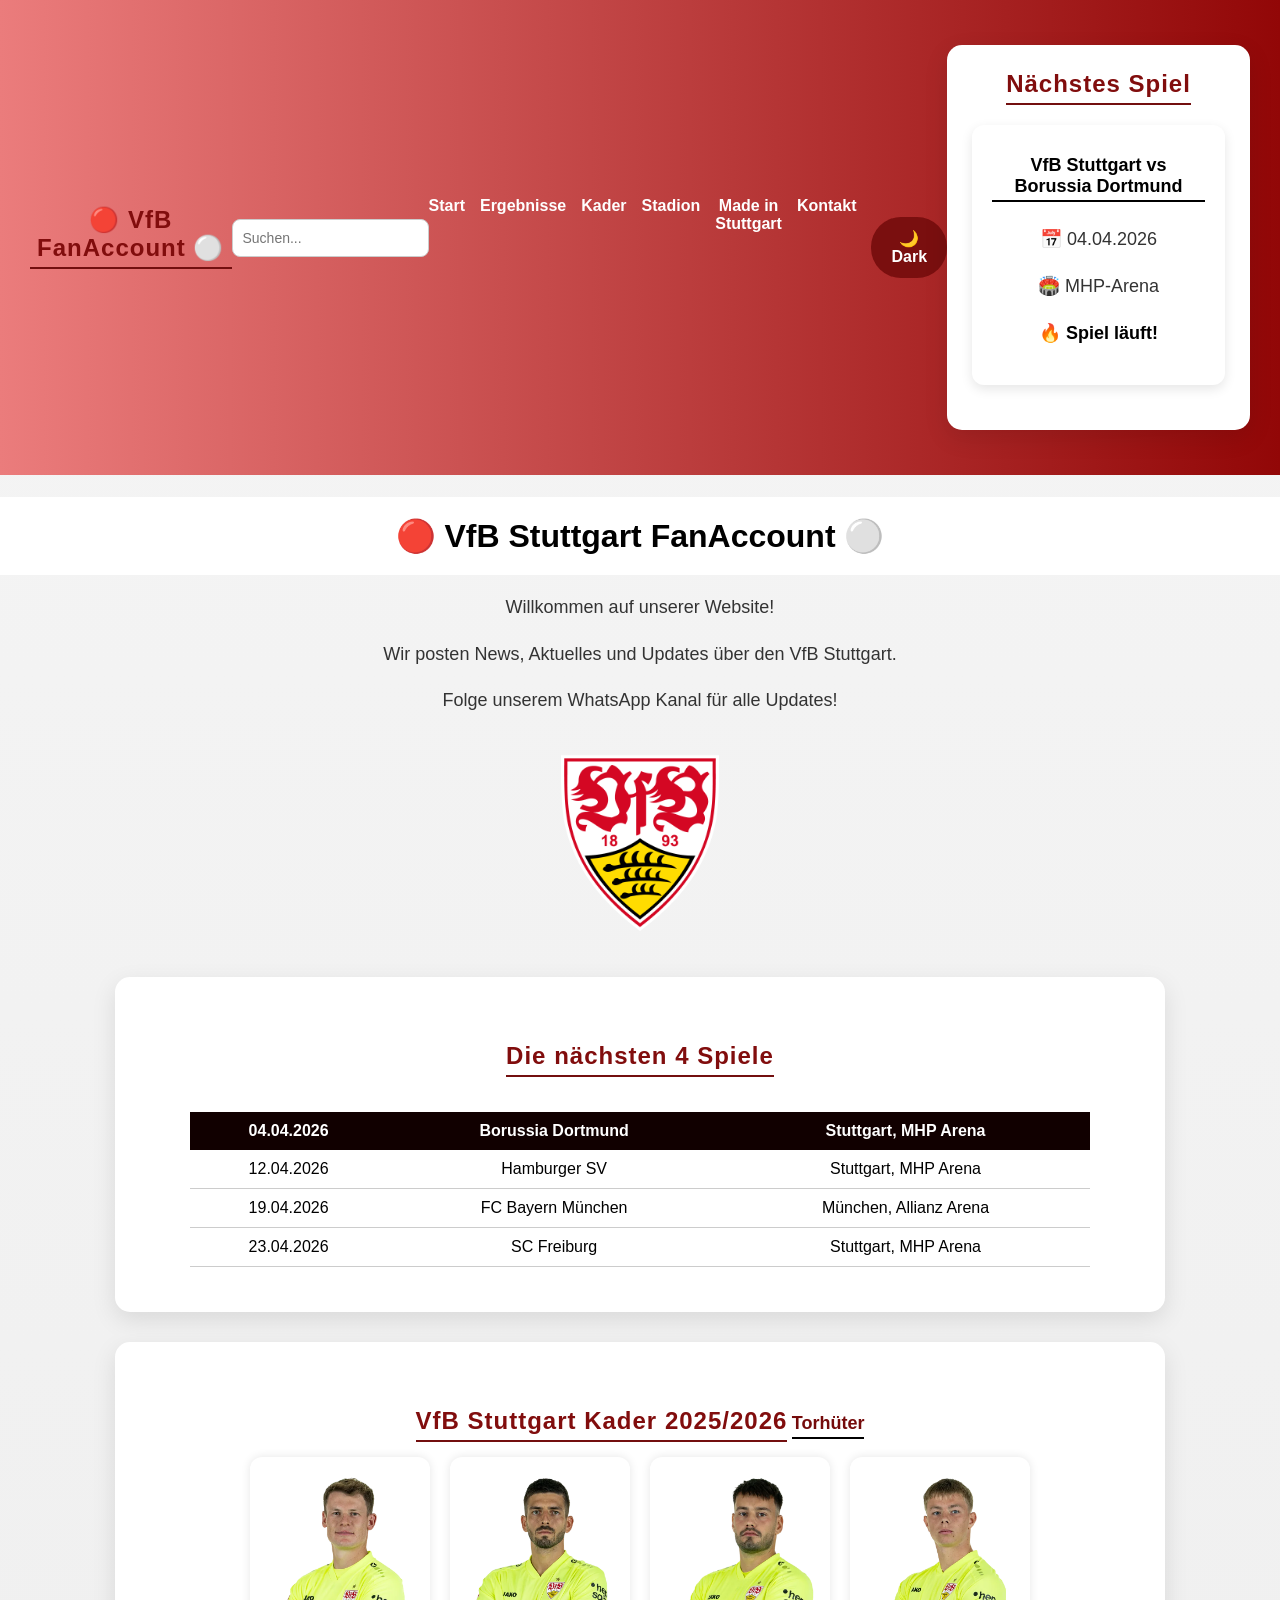
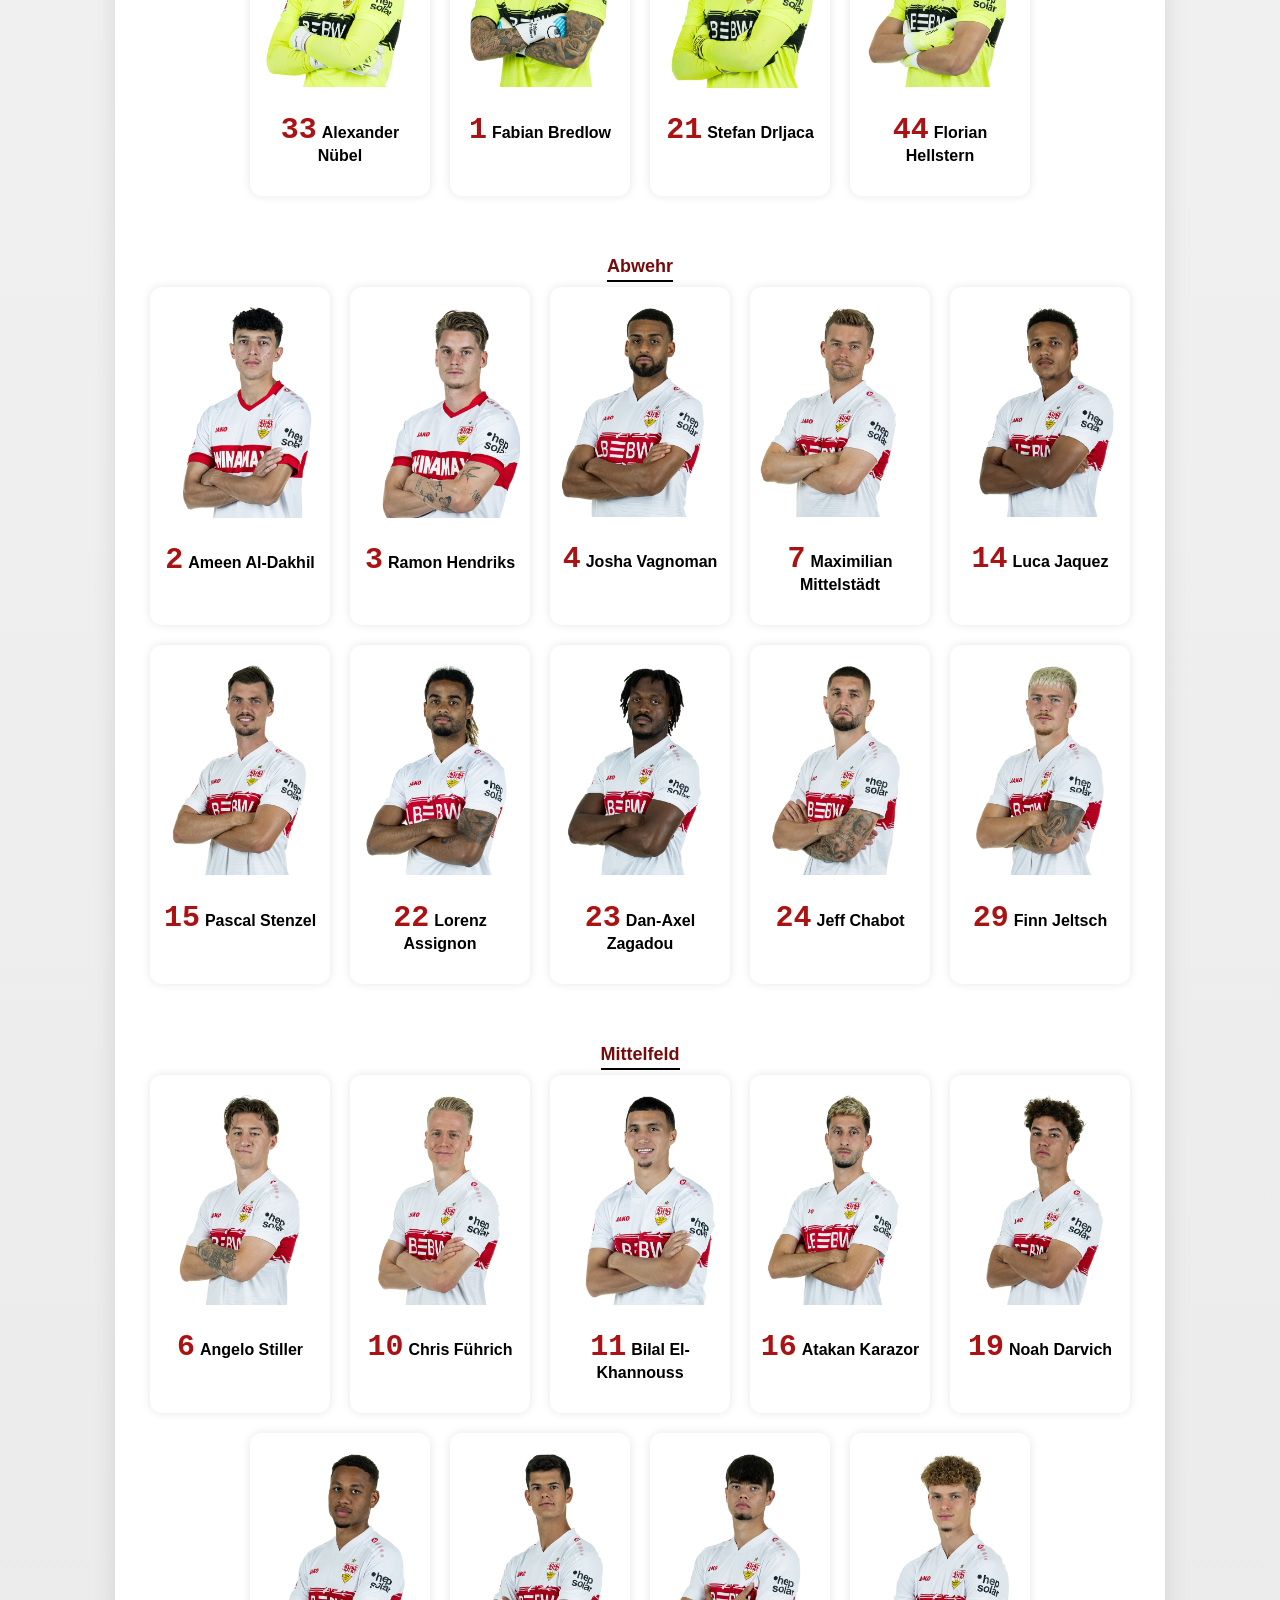
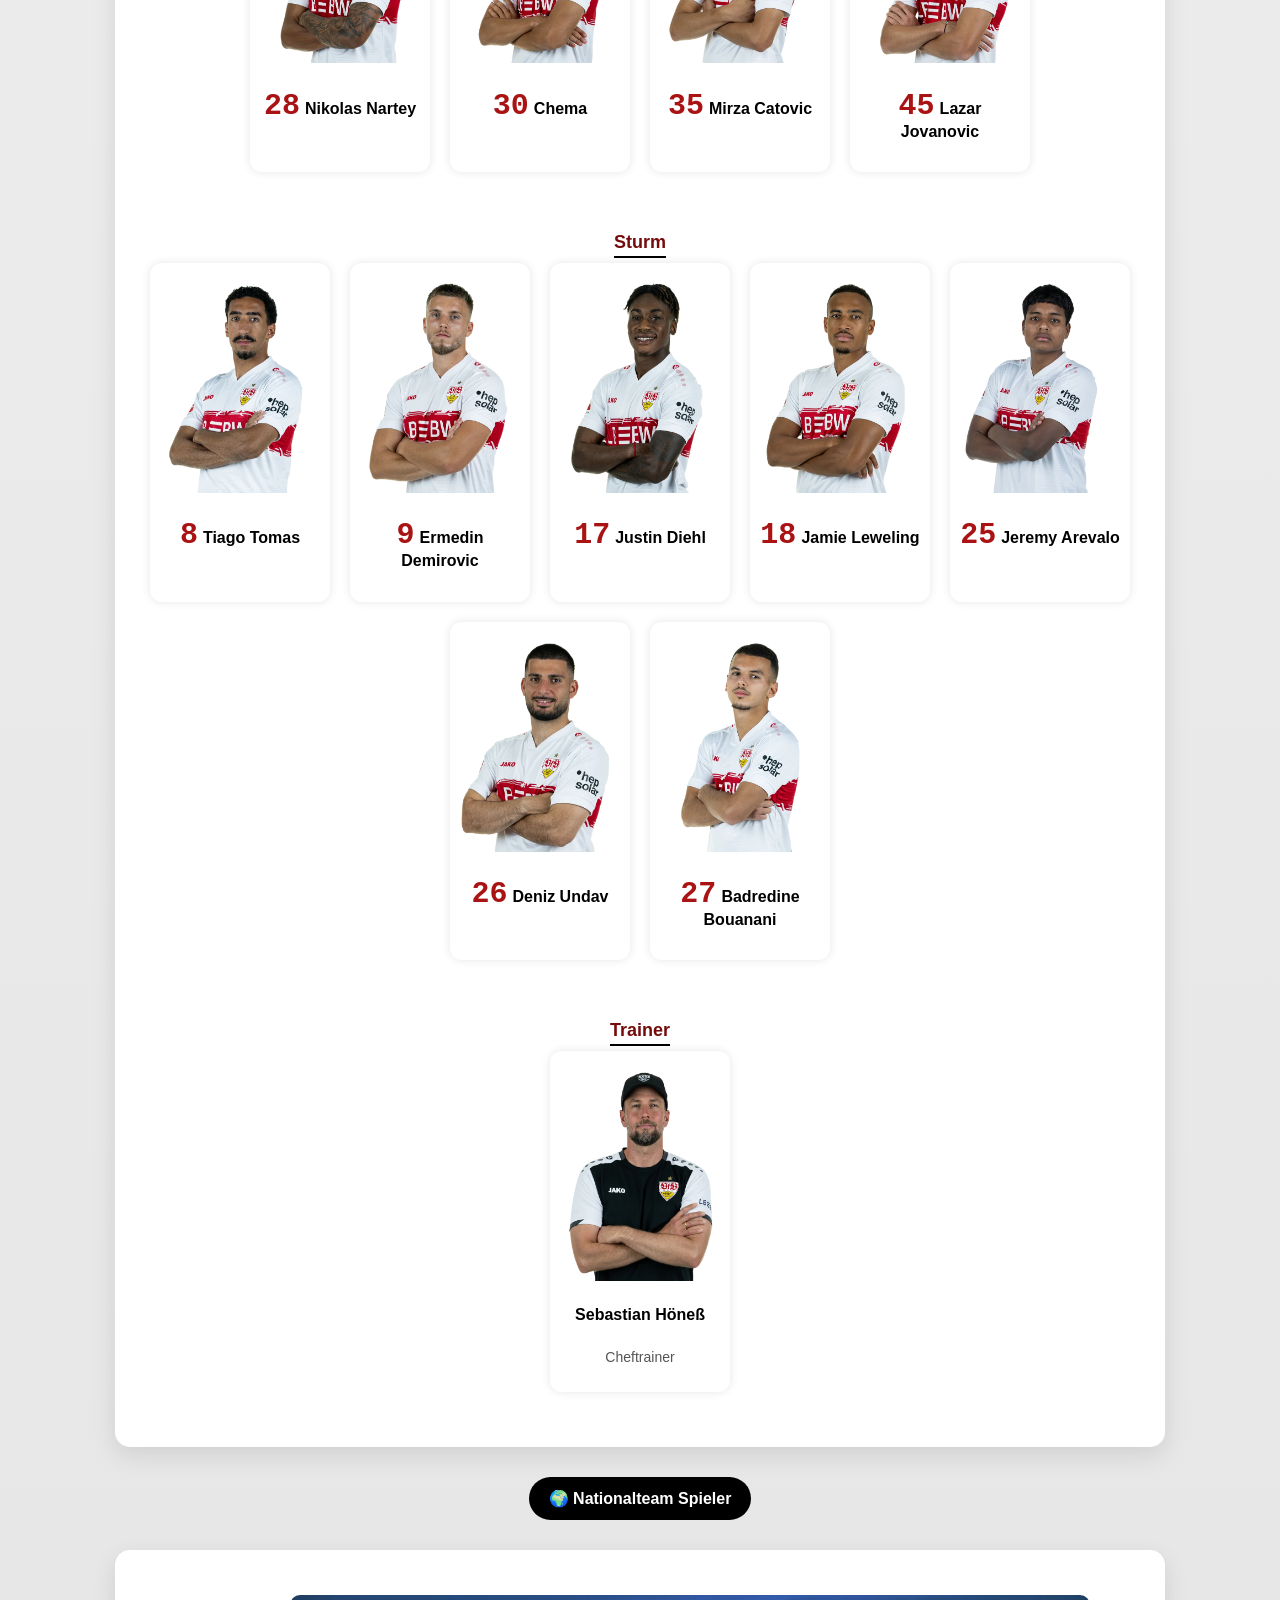
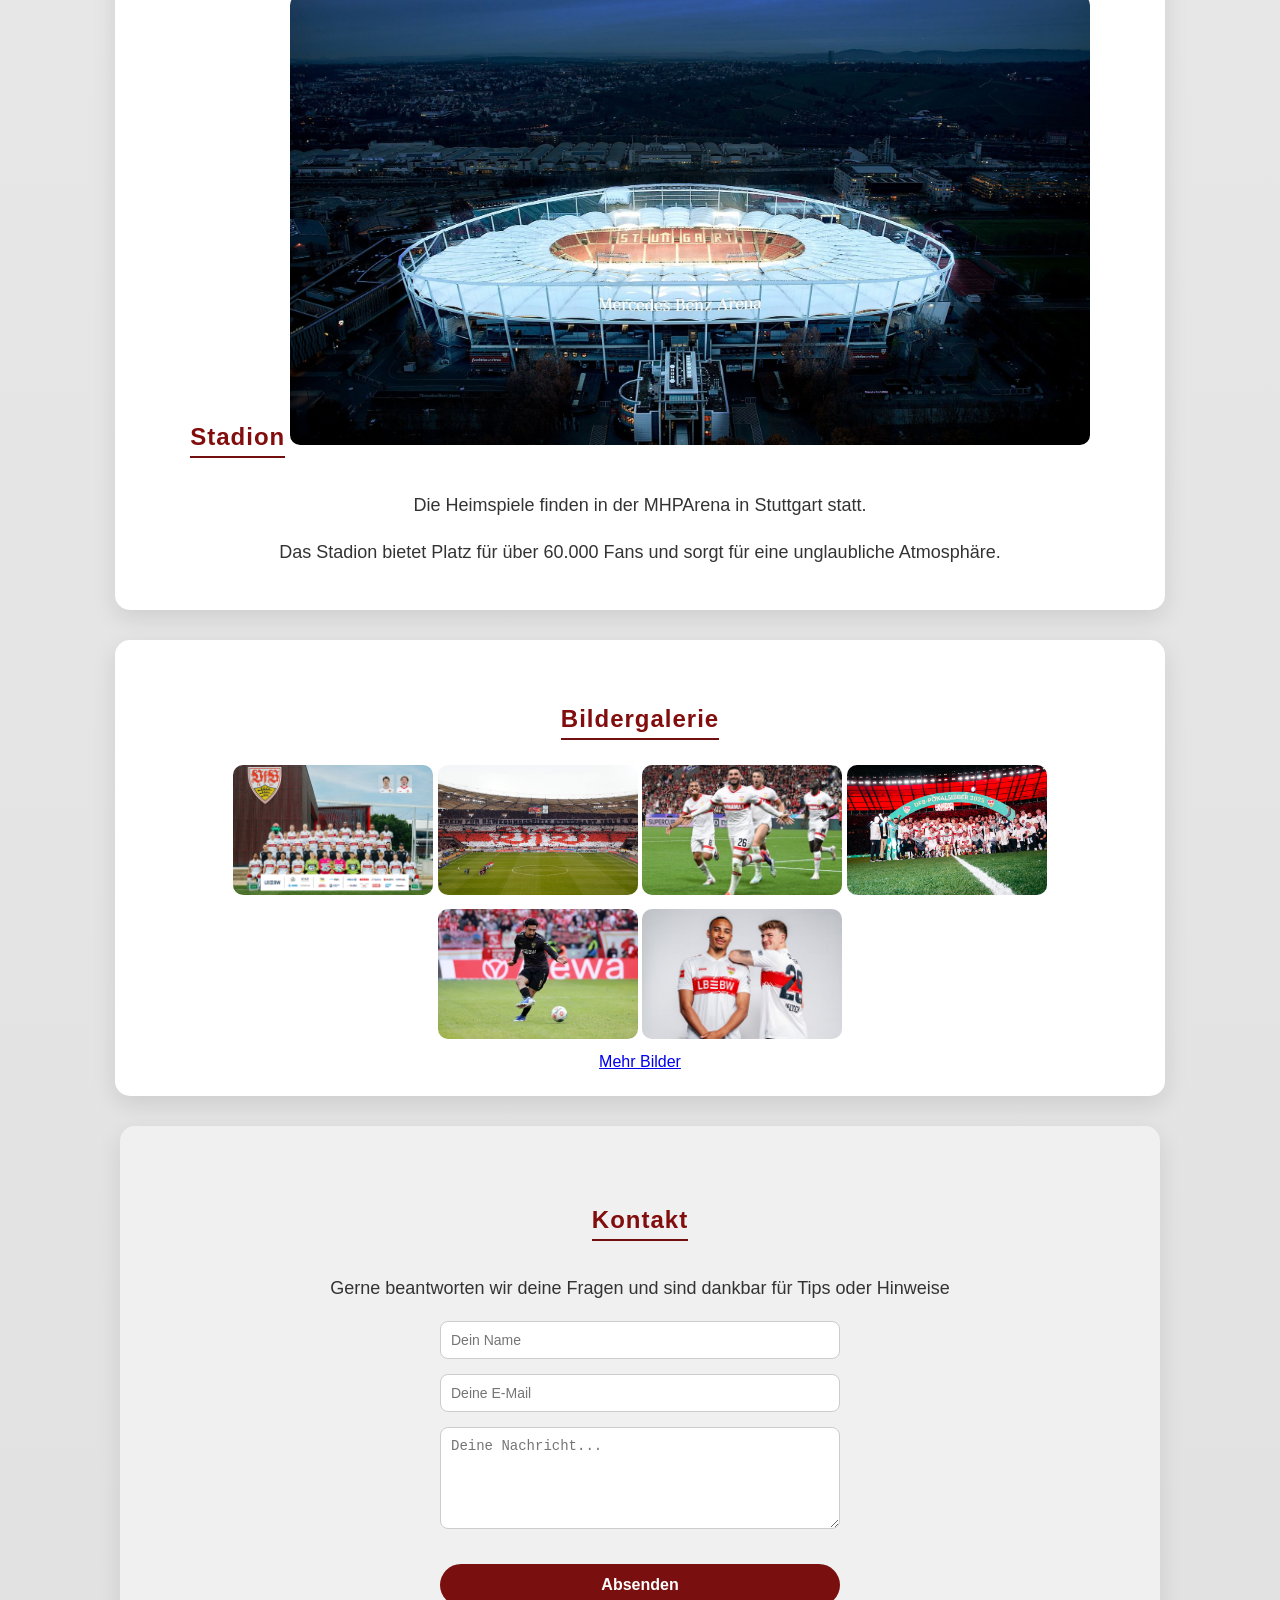
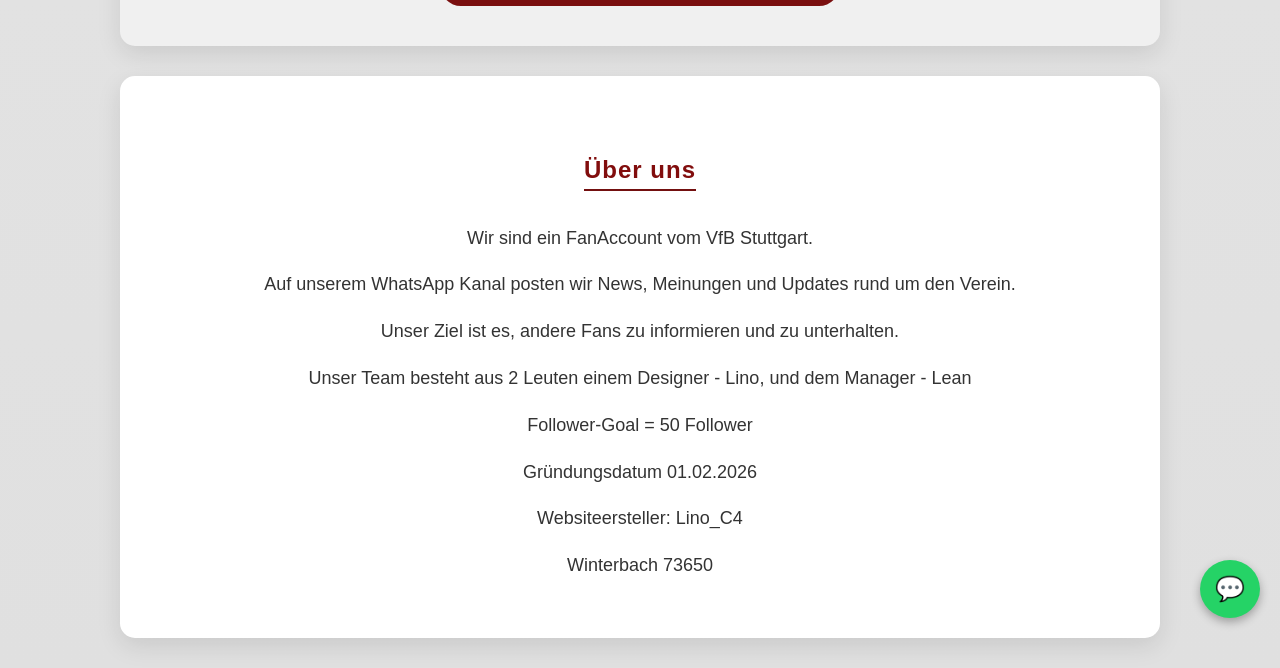
==== commit e755ba30: "Add files via upload" ====
--- a/index.html
+++ b/index.html
@@ -23,9 +23,9 @@
         <li><a href="spielplan.html">Ergebnisse</a></li>
         <li><a href="#team">Kader</a></li>
         <li><a href="#stadion">Stadion</a></li>
+        <li><a href="madeinstuttgart.html">Made in Stuttgart</a></li>
         <li><a href="#kontakt">Kontakt</a></li>
-        <li><a href="#ueber">Über uns</a></li>
-        <li><button onclick="toggleDarkMode()">🌙Dark🌙</button></li>
+        <li><button onclick="toggleDarkMode()">🌙Dark</button></li>
         
     </ul>
 </li>
@@ -34,9 +34,11 @@
     <h2>Nächstes Spiel</h2>
 
     <div class="next-game-card">
-        <p><strong>VfB Stuttgart vs Borussia Dortmund</strong></p>
+        <h3>VfB Stuttgart vs Borussia Dortmund</h3>
         <p>📅 04.04.2026</p>
-        <p>🏟️ Heimspiel</p>
+        <p>🏟️ MHP-Arena</p>
+
+        <p id="countdown">⏳ Lädt...</p>
     </div>
 </section>
 
@@ -94,6 +96,28 @@
 window.addEventListener("load", function() {
     document.getElementById("loader").style.display = "none";
 });
+</script>
+
+<script>
+const gameDate = new Date("April 04, 2026 18:30:00").getTime();
+
+const countdownFunction = setInterval(function() {
+    const now = new Date().getTime();
+    const distance = gameDate - now;
+
+    const days = Math.floor(distance / (1000 * 60 * 60 * 24));
+    const hours = Math.floor((distance % (1000 * 60 * 60 * 24)) / (1000 * 60 * 60));
+    const minutes = Math.floor((distance % (1000 * 60 * 60)) / (1000 * 60));
+    const seconds = Math.floor((distance % (1000 * 60)) / 1000);
+
+    document.getElementById("countdown").innerHTML =
+        "⏳ " + days + "T " + hours + "h " + minutes + "min " + seconds + "sek";
+
+    if (distance < 0) {
+        clearInterval(countdownFunction);
+        document.getElementById("countdown").innerHTML = "🔥 Spiel läuft!";
+    }
+}, 1000);
 </script>
 
 </body>
--- a/style.css
+++ b/style.css
@@ -22,7 +22,7 @@
 }
 
 h1 {
-    color: rgb(160, 19, 19);
+    color: rgb(0, 0, 0);
     background-color: white;
     padding: 20px;
 }
@@ -43,7 +43,7 @@
 }
 
 button:hover {
-    background-color: darkred;
+    background-color: rgb(0, 0, 0);
 }
 
 .navbar {
@@ -538,4 +538,158 @@
 .player-card h3 {
     position: relative;
     z-index: 1;
+}
+
+#countdown {
+    font-weight: bold;
+    margin-top: 10px;
+    color: rgb(0, 0, 0);
+}
+
+.hidden {
+    opacity: 0;
+    transform: translateY(30px);
+    transition: all 0.6s ease;
+}
+
+.show {
+    opacity: 1;
+    transform: translateY(0);
+}
+
+@media (max-width: 768px) {
+
+    h1 {
+        font-size: 24px;
+    }
+
+    h2 {
+        font-size: 20px;
+    }
+
+    p {
+        font-size: 16px;
+    }
+
+}
+
+@media (max-width: 768px) {
+
+    .gallery img {
+        width: 100%;
+        height: auto;
+    }
+
+}
+
+@media (max-width: 768px) {
+
+    button, .back-button, .national-btn {
+        width: 90%;
+        font-size: 18px;
+        padding: 15px;
+    }
+
+}
+
+@media (max-width: 768px) {
+
+    section {
+        margin: 20px 10px;
+        padding: 15px;
+    }
+
+}
+
+button:active,
+.back-button:active,
+.national-btn:active {
+    transform: scale(0.95);
+}
+
+img:active {
+    transform: scale(0.95);
+}
+
+.feed-gallery {
+    display: flex;
+    flex-wrap: wrap;
+    gap: 10px;
+    justify-content: center;
+}
+
+.feed-gallery img {
+    width: 200px;
+    border-radius: 10px;
+}
+
+.text-section {
+    max-width: 800px;
+    margin: 20px auto;
+    padding: 15px;
+    background-color: white;
+    border-radius: 10px;
+    box-shadow: 0 4px 10px rgba(0,0,0,0.1);
+    text-align: left;
+}
+
+.text-section h2 {
+    color: rgb(160, 19, 19);
+    margin-bottom: 10px;
+}
+
+.text-section p {
+    font-size: 16px;
+    line-height: 1.6;
+    color: #333;
+}
+
+.post {
+    width: 200px;
+    text-align: center;
+}
+
+.post img {
+    width: 100%;
+    border-radius: 10px;
+}
+
+.post p {
+    margin-top: 8px;
+    font-size: 14px;
+}
+
+body {
+    background: linear-gradient(to bottom, #f5f5f5, #e0e0e0);
+}
+
+section {
+    max-width: 1000px;
+    margin: 30px auto;
+    padding: 25px;
+    background-color: white;
+    border-radius: 15px;
+    box-shadow: 0 8px 25px rgba(0,0,0,0.1);
+}
+
+.navbar {
+    background: linear-gradient(to right, #eb7c7c, #920707);
+    padding: 15px 30px;
+}
+
+button, .back-button, .national-btn {
+    border-radius: 30px;
+    padding: 12px 20px;
+    font-weight: bold;
+}
+
+h3 {
+    font-size: 18px;
+    font-weight: bold;
+    color: rgb(0, 0, 0);
+    margin-top: 10px;
+    margin-bottom: 5px;
+    border-bottom: 2px solid rgb(0, 0, 0);
+    display: inline-block;
+    padding-bottom: 3px;
 }
